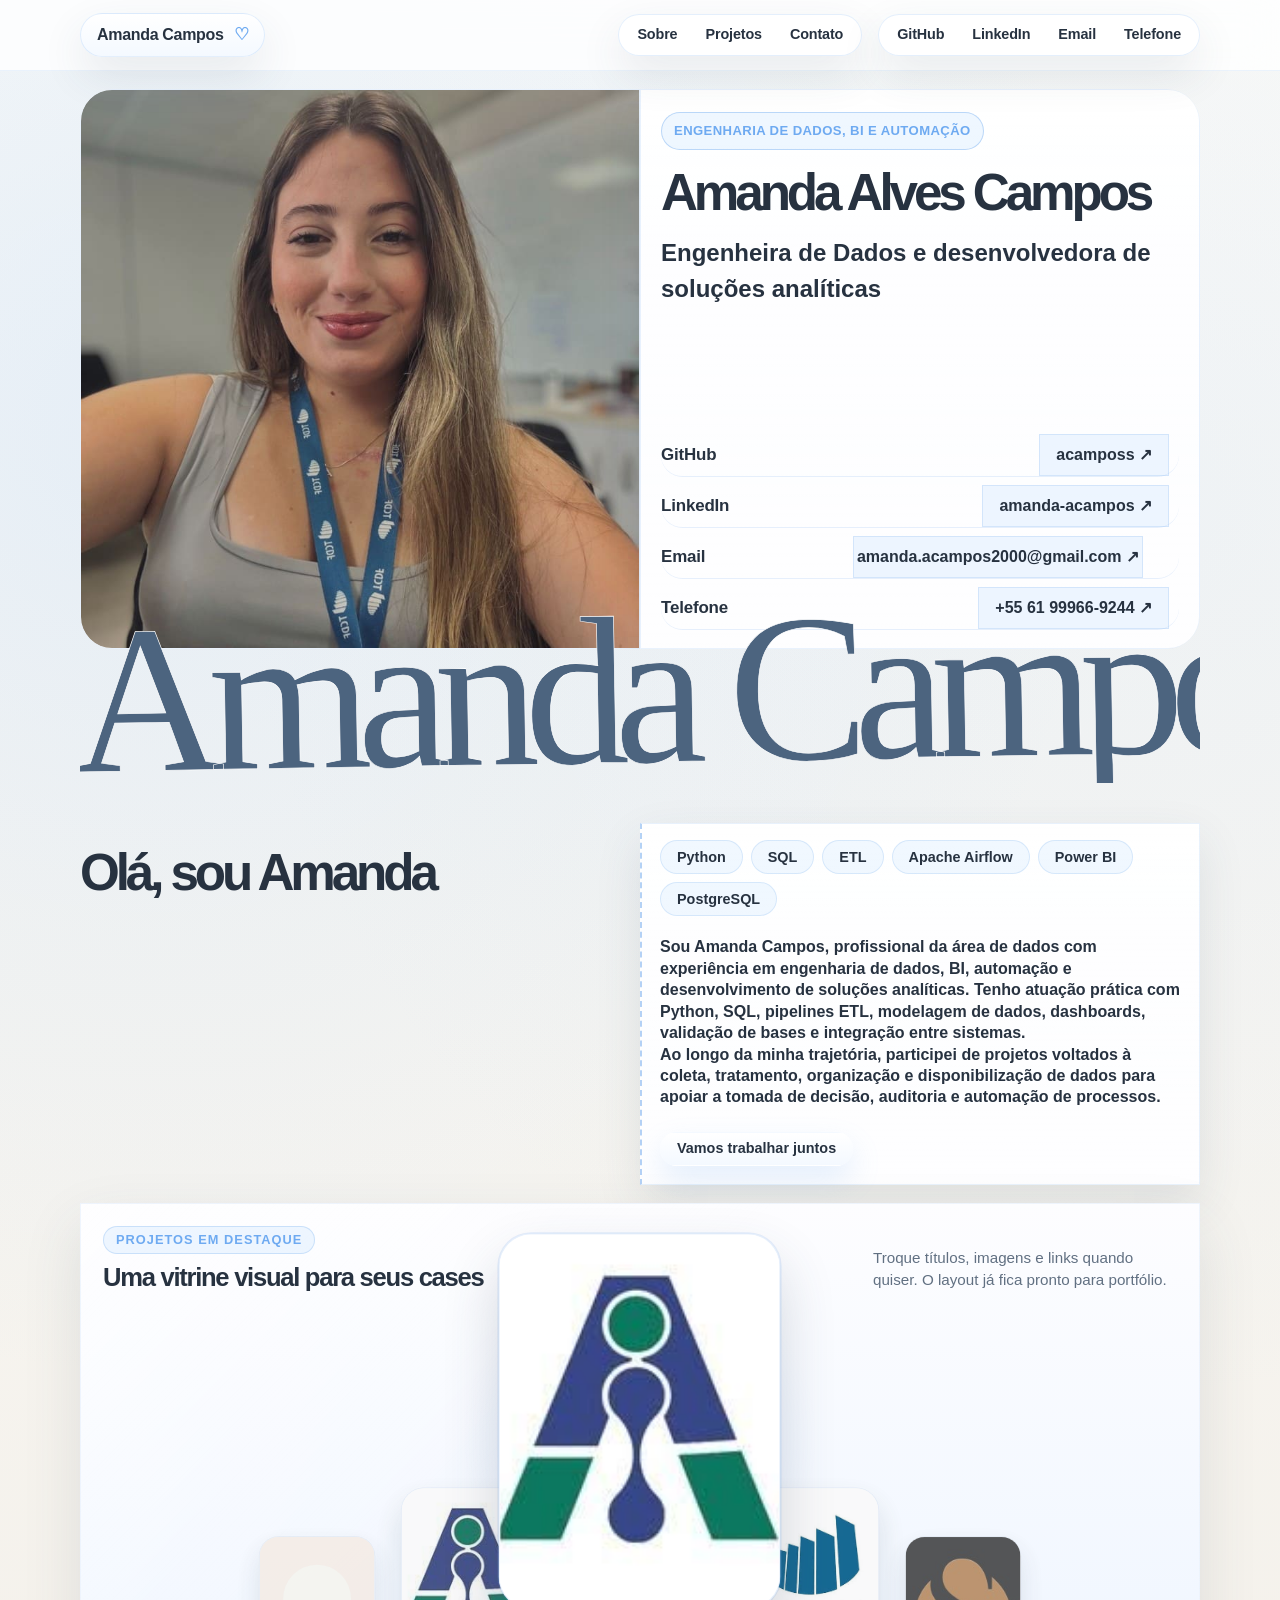
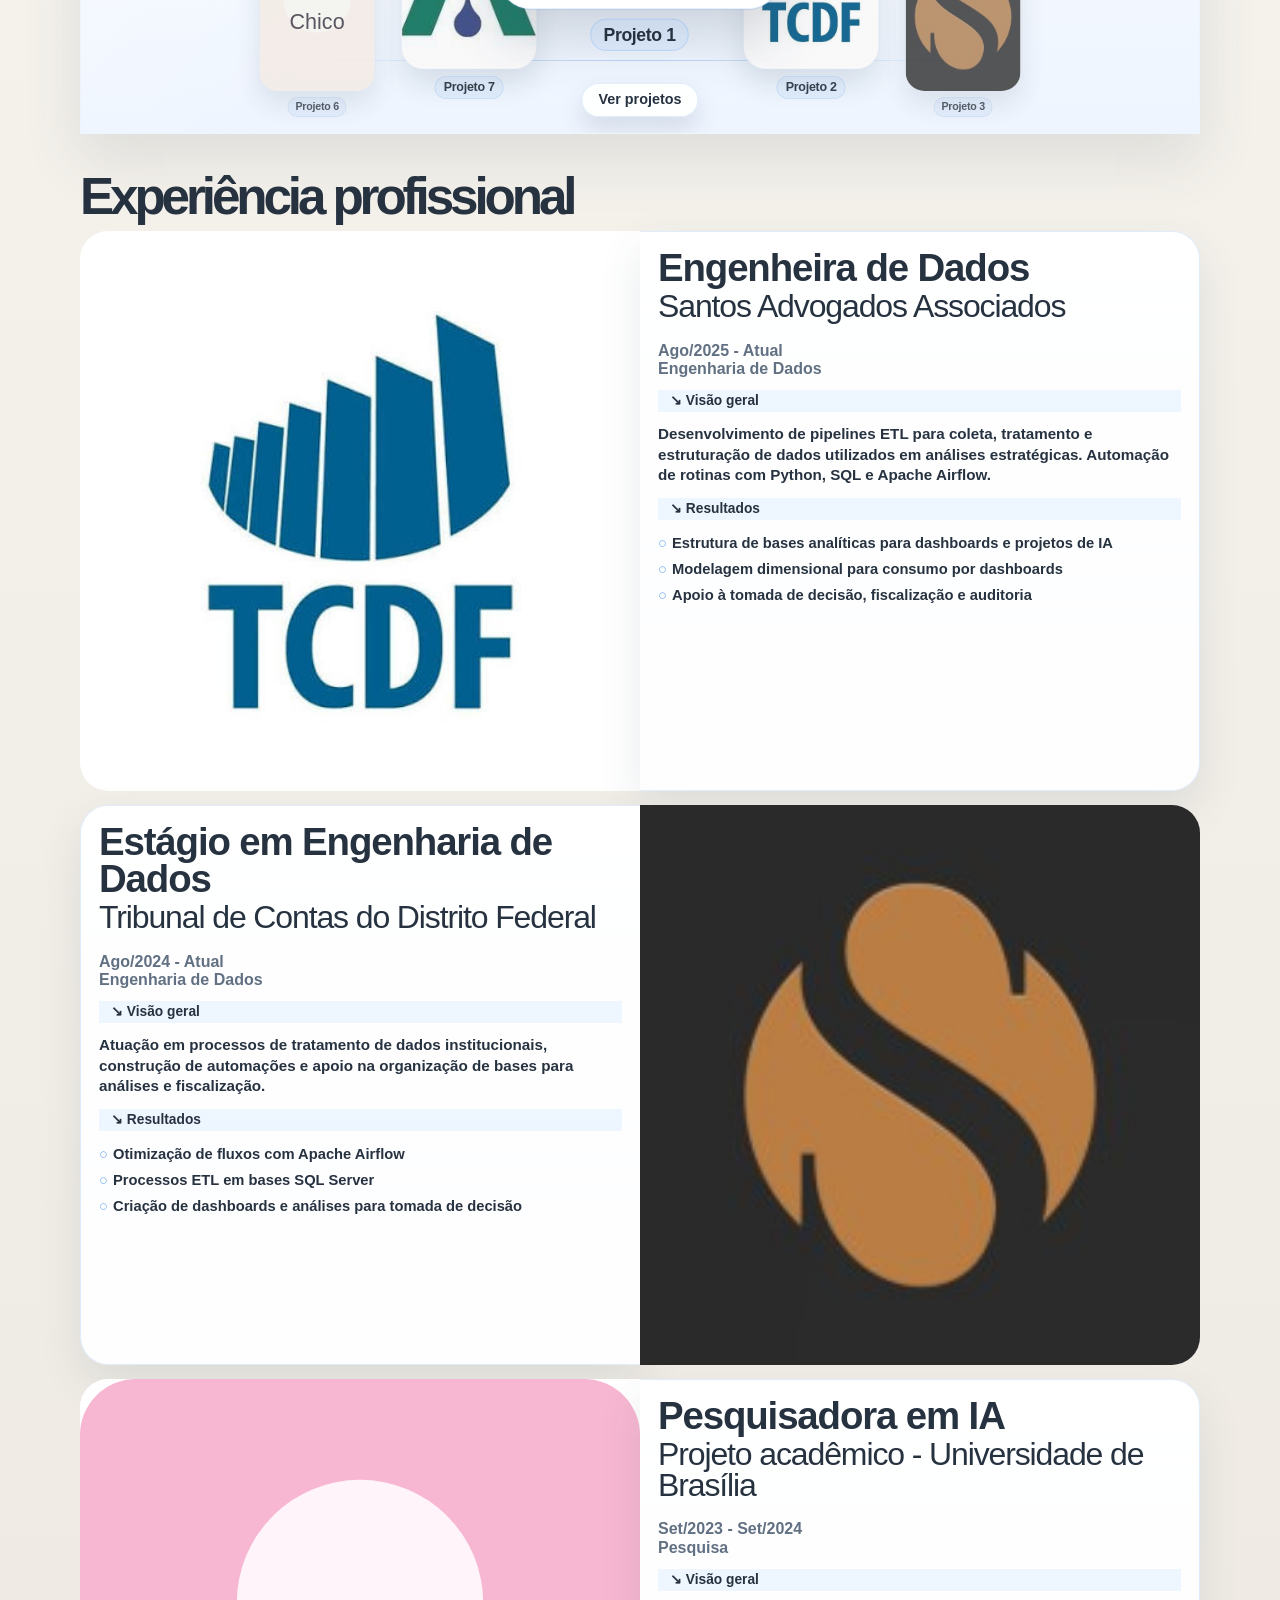
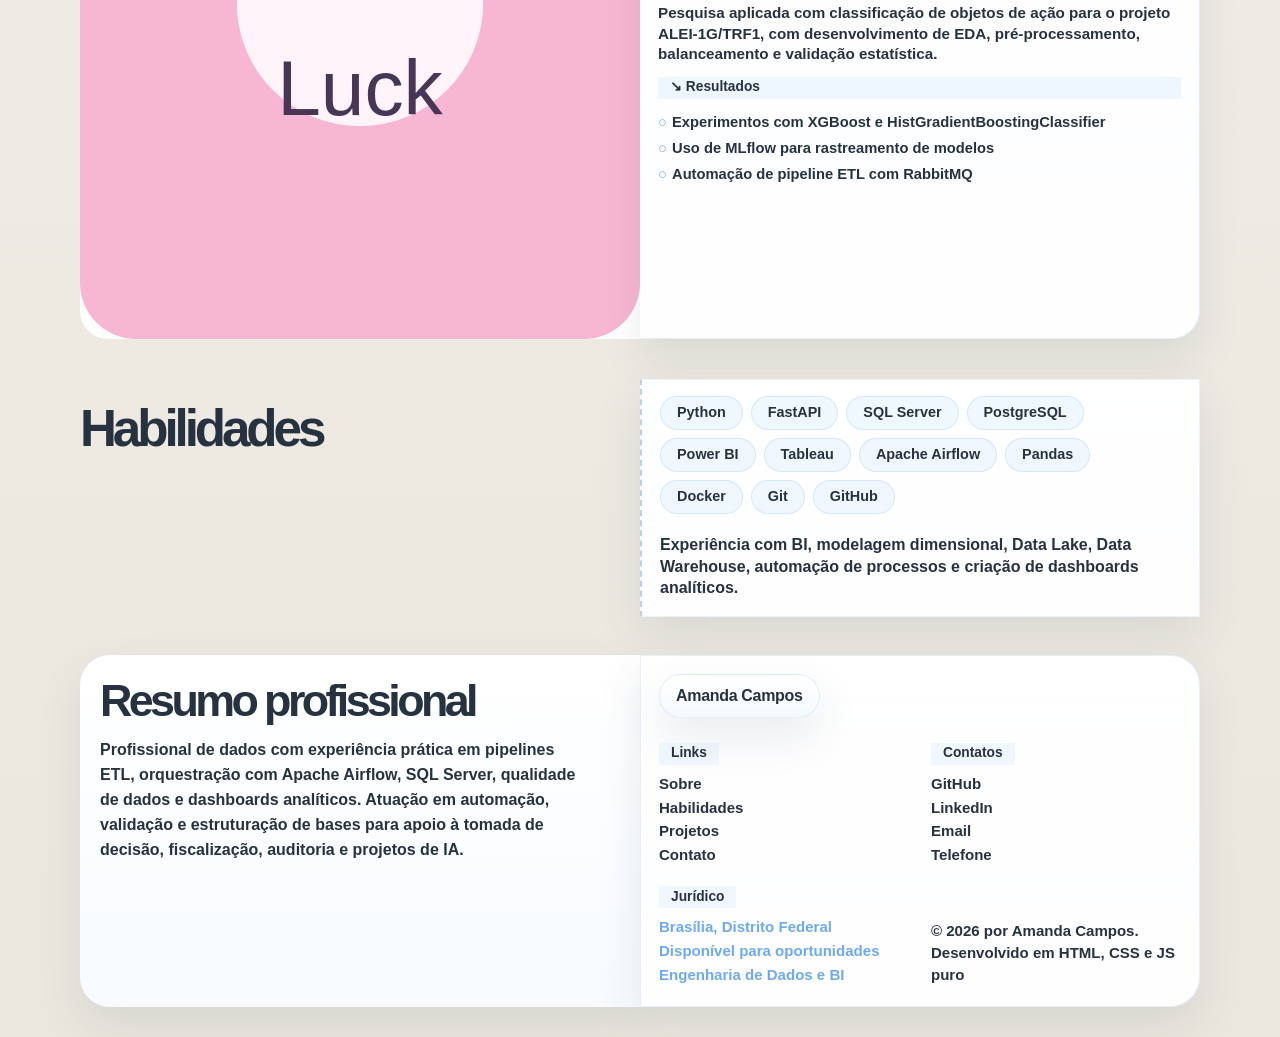
==== index.html @ 2da4b8a5 "Initial landing page" ====
<!DOCTYPE html>
<html lang="pt-BR">

<head>
  <meta charset="UTF-8" />
  <meta name="viewport" content="width=device-width, initial-scale=1.0" />
  <meta name="description" content="Landing page pessoal com layout editorial, fundo bege claro e detalhes lilás." />
  <title>Amanda Campos</title>
  <link rel="stylesheet" href="css/style.css?v=20260624-6" />
</head>

<body>
  <a class="skip-link" href="#conteudo">Ir para o conteúdo</a>

  <header class="topbar">
    <div class="shell topbar-inner">
      <a class="brand-pill" href="#inicio" aria-label="Ir para o início">
        <span>Amanda Campos</span>
        <span class="brand-mark" aria-hidden="true">♡</span>
      </a>

      <nav class="top-links" aria-label="Navegação principal">
        <a href="#sobre">Sobre</a>
        <a href="#projetos">Projetos</a>
        <a href="#contato">Contato</a>
      </nav>

      <nav class="social-links" aria-label="Redes sociais">
        <a href="https://github.com/acamposs" target="_blank" rel="noreferrer">GitHub</a>
        <a href="https://www.linkedin.com/in/amanda-acampos/" target="_blank" rel="noreferrer">LinkedIn</a>
        <a href="mailto:amanda.acampos2000@gmail.com">Email</a>
        <a href="tel:+5561999669244">Telefone</a>
      </nav>
    </div>
  </header>

  <main id="conteudo">
    <section class="hero shell" id="inicio">
      <div class="hero-grid">
        <figure class="hero-photo card-surface">
          <img src="assets/images/perfil.jpg" alt="Retrato de Amanda Campos" />
        </figure>

        <div class="hero-copy card-surface">
          <p class="eyebrow">Engenharia de Dados, BI e automação</p>
          <h1>
            <strong>Amanda Alves Campos</strong>
          </h1>
          <h2>
            <span>Engenheira de Dados e desenvolvedora de soluções analíticas</span>
          </h2>

          <div class="hero-links">
            <a href="https://github.com/acamposs" class="hero-link-row" target="_blank" rel="noreferrer">
              <span>GitHub</span>
              <strong>acamposs ↗</strong>
            </a>
            <a href="https://www.linkedin.com/in/amanda-acampos/" class="hero-link-row" target="_blank"
              rel="noreferrer">
              <span>LinkedIn</span>
              <strong>amanda-acampos ↗</strong>
            </a>
            <a href="mailto:amanda.acampos2000@gmail.com" class="hero-link-row">
              <span>Email</span>
              <strong>amanda.acampos2000@gmail.com ↗</strong>
            </a>
            <a href="tel:+5561999669244" class="hero-link-row">
              <span>Telefone</span>
              <strong>+55 61 99966-9244 ↗</strong>
            </a>
          </div>
        </div>
      </div>

      <div class="signature-wrap" aria-hidden="true">
        <span class="signature">Amanda Campos</span>
      </div>
    </section>

    <section class="about shell" id="sobre">
      <div class="about-grid">
        <div class="about-left">
          <h2>Olá, sou Amanda</h2>
        </div>

        <div class="about-right card-surface">
          <div class="pill-row">
            <span>Python</span>
            <span>SQL</span>
            <span>ETL</span>
            <span>Apache Airflow</span>
            <span>Power BI</span>
            <span>PostgreSQL</span>
          </div>

          <p>
            Sou Amanda Campos, profissional da área de dados com experiência em
            engenharia de dados, BI, automação e desenvolvimento de soluções analíticas.
            Tenho atuação prática com Python, SQL, pipelines ETL, modelagem de dados,
            dashboards, validação de bases e integração entre sistemas.
          </p>

          <p>
            Ao longo da minha trajetória, participei de projetos voltados à coleta,
            tratamento, organização e disponibilização de dados para apoiar a tomada de
            decisão, auditoria e automação de processos.
          </p>

          <a class="cta-pill" href="#contato">Vamos trabalhar juntos</a>
        </div>
      </div>

      <div class="feature-stage card-surface">
        <div class="feature-stage-head">
          <div>
            <span class="feature-kicker">Projetos em destaque</span>
            <h3>Uma vitrine visual para seus cases</h3>
          </div>
          <p>Troque títulos, imagens e links quando quiser. O layout já fica pronto para portfólio.</p>
        </div>

        <div class="feature-carousel" aria-label="Carrossel de projetos">
          <a class="carousel-card" href="#" target="_blank" rel="noreferrer" aria-label="Abrir projeto 1">
            <img src="assets/icons/ailab-icon.jpg" alt="Projeto 1" />
            <span>Projeto 1</span>
          </a>

          <a class="carousel-card" href="#" target="_blank" rel="noreferrer" aria-label="Abrir projeto 2">
            <img src="assets/icons/tcdf-icon.jpg" alt="Projeto 2" />
            <span>Projeto 2</span>
          </a>

          <a class="carousel-card" href="#" target="_blank" rel="noreferrer" aria-label="Abrir projeto 3">
            <img src="assets/icons/santos-icon.jpg" alt="Projeto 3" />
            <span>Projeto 3</span>
          </a>

          <a class="carousel-card" href="#" target="_blank" rel="noreferrer" aria-label="Abrir projeto 4">
            <img src="assets/pets/luck1.svg" alt="Projeto 4" />
            <span>Projeto 4</span>
          </a>

          <a class="carousel-card" href="#" target="_blank" rel="noreferrer" aria-label="Abrir projeto 5">
            <img src="assets/pets/luck2.svg" alt="Projeto 5" />
            <span>Projeto 5</span>
          </a>

          <a class="carousel-card" href="#" target="_blank" rel="noreferrer" aria-label="Abrir projeto 6">
            <img src="assets/pets/chico1.svg" alt="Projeto 6" />
            <span>Projeto 6</span>
          </a>

          <a class="carousel-card" href="#" target="_blank" rel="noreferrer" aria-label="Abrir projeto 7">
            <img src="assets/icons/ailab-icon.jpg" alt="Projeto 7" />
            <span>Projeto 7</span>
          </a>
        </div>
        <a class="stage-cta" href="#projetos">Ver projetos</a>
      </div>
    </section>

    <section class="projects shell" id="projetos">
      <div class="section-headline">
        <h2>Experiência profissional</h2>
      </div>

      <div class="project-grid">
        <article class="project-card">
          <div class="project-media">
            <img src="assets/icons/tcdf-icon.jpg" alt="Experiência como engenheira de dados" />
          </div>
          <div class="project-copy card-surface">
            <h3><strong>Engenheira de Dados</strong><span>Santos Advogados Associados</span></h3>
            <p class="meta">Ago/2025 - Atual<br />Engenharia de Dados</p>
            <div class="label-bar">↘ Visão geral</div>
            <p>
              Desenvolvimento de pipelines ETL para coleta, tratamento e estruturação de
              dados utilizados em análises estratégicas. Automação de rotinas com Python,
              SQL e Apache Airflow.
            </p>
            <div class="label-bar">↘ Resultados</div>
            <ul>
              <li>Estrutura de bases analíticas para dashboards e projetos de IA</li>
              <li>Modelagem dimensional para consumo por dashboards</li>
              <li>Apoio à tomada de decisão, fiscalização e auditoria</li>
            </ul>
          </div>
        </article>

        <article class="project-card reverse">
          <div class="project-copy card-surface">
            <h3><strong>Estágio em Engenharia de Dados</strong><span>Tribunal de Contas do Distrito Federal</span></h3>
            <p class="meta">Ago/2024 - Atual<br />Engenharia de Dados</p>
            <div class="label-bar">↘ Visão geral</div>
            <p>
              Atuação em processos de tratamento de dados institucionais, construção de
              automações e apoio na organização de bases para análises e fiscalização.
            </p>
            <div class="label-bar">↘ Resultados</div>
            <ul>
              <li>Otimização de fluxos com Apache Airflow</li>
              <li>Processos ETL em bases SQL Server</li>
              <li>Criação de dashboards e análises para tomada de decisão</li>
            </ul>
          </div>
          <div class="project-media">
            <img src="assets/icons/santos-icon.jpg" alt="Estágio em engenharia de dados" />
          </div>
        </article>

        <article class="project-card">
          <div class="project-media">
            <img src="assets/pets/luck1.svg" alt="Pesquisa em inteligência artificial" />
          </div>
          <div class="project-copy card-surface">
            <h3><strong>Pesquisadora em IA</strong><span>Projeto acadêmico - Universidade de Brasília</span></h3>
            <p class="meta">Set/2023 - Set/2024<br />Pesquisa</p>
            <div class="label-bar">↘ Visão geral</div>
            <p>
              Pesquisa aplicada com classificação de objetos de ação para o projeto
              ALEI-1G/TRF1, com desenvolvimento de EDA, pré-processamento, balanceamento
              e validação estatística.
            </p>
            <div class="label-bar">↘ Resultados</div>
            <ul>
              <li>Experimentos com XGBoost e HistGradientBoostingClassifier</li>
              <li>Uso de MLflow para rastreamento de modelos</li>
              <li>Automação de pipeline ETL com RabbitMQ</li>
            </ul>
          </div>
        </article>
      </div>
    </section>

    <section class="about shell" id="habilidades">
      <div class="about-grid">
        <div class="about-left">
          <h2>Habilidades</h2>
        </div>

        <div class="about-right card-surface">
          <div class="pill-row">
            <span>Python</span>
            <span>FastAPI</span>
            <span>SQL Server</span>
            <span>PostgreSQL</span>
            <span>Power BI</span>
            <span>Tableau</span>
            <span>Apache Airflow</span>
            <span>Pandas</span>
            <span>Docker</span>
            <span>Git</span>
            <span>GitHub</span>
          </div>

          <p>
            Experiência com BI, modelagem dimensional, Data Lake, Data Warehouse,
            automação de processos e criação de dashboards analíticos.
          </p>
        </div>
      </div>
    </section>

    <footer class="contact shell" id="contato">
      <div class="contact-grid">
        <div class="contact-form-box">
          <h2>Resumo profissional</h2>

          <p>
            Profissional de dados com experiência prática em pipelines ETL, orquestração
            com Apache Airflow, SQL Server, qualidade de dados e dashboards analíticos.
            Atuação em automação, validação e estruturação de bases para apoio à tomada
            de decisão, fiscalização, auditoria e projetos de IA.
          </p>
        </div>

        <div class="footer-info card-surface">
          <a class="brand-pill footer-brand" href="#inicio">
            <span>Amanda Campos</span>
          </a>

          <div class="footer-columns">
            <div>
              <h4>Links</h4>
              <ul>
                <li><a href="#sobre">Sobre</a></li>
                <li><a href="#habilidades">Habilidades</a></li>
                <li><a href="#projetos">Projetos</a></li>
                <li><a href="#contato">Contato</a></li>
              </ul>
            </div>

            <div>
              <h4>Contatos</h4>
              <ul>
                <li><a href="https://github.com/acamposs" target="_blank" rel="noreferrer">GitHub</a></li>
                <li><a href="https://www.linkedin.com/in/amanda-acampos/" target="_blank" rel="noreferrer">LinkedIn</a>
                </li>
                <li><a href="mailto:amanda.acampos2000@gmail.com">Email</a></li>
                <li><a href="tel:+5561999669244">Telefone</a></li>
              </ul>
            </div>
          </div>

          <div class="footer-bottom">
            <div>
              <h4>Jurídico</h4>
              <ul>
                <li><a href="#">Brasília, Distrito Federal</a></li>
                <li><a href="#">Disponível para oportunidades</a></li>
                <li><a href="#">Engenharia de Dados e BI</a></li>
              </ul>
            </div>

            <p>© 2026 por Amanda Campos.<br />Desenvolvido em HTML, CSS e JS puro</p>
          </div>
        </div>
      </div>
    </footer>
  </main>

  <script src="js/script.js?v=20260624-2"></script>
</body>

</html>
---- css/style.css ----
:root {
  --bg: #f4f1eb;
  --bg-soft: #ebe7df;
  --surface: #ffffff;
  --surface-2: #f6faff;
  --surface-soft: #eef4fb;
  --text: #273240;
  --text-soft: #617082;
  --white: #ffffff;
  --cream: #fbfdff;
  --border: rgba(120, 174, 238, 0.44);
  --border-soft: rgba(120, 174, 238, 0.22);
  --lilac: #9ecbff;
  --lilac-strong: #6eaaf1;
  --lilac-soft: rgba(158, 203, 255, 0.14);
  --shadow: 0 18px 44px rgba(55, 72, 92, 0.11);
  --radius-xl: 34px;
  --radius-lg: 24px;
  --radius-md: 18px;
  --radius-pill: 999px;
  --container: 1120px;
  --gap: 22px;
  --transition: 220ms ease;
}

* {
  box-sizing: border-box;
  margin: 0;
  padding: 0;
}

html {
  scroll-behavior: smooth;
  scroll-padding-top: 92px;
}

body {
  min-height: 100vh;
  color: var(--text);
  font-family: "Segoe UI", Arial, Helvetica, sans-serif;
  line-height: 1.5;
  background:
    radial-gradient(circle at 12% 10%, rgba(158, 203, 255, 0.22), transparent 24%),
    radial-gradient(circle at 88% 12%, rgba(158, 203, 255, 0.12), transparent 23%),
    linear-gradient(180deg, #fbfaf7 0%, var(--bg) 42%, var(--bg-soft) 100%);
  overflow-x: hidden;
}

img {
  display: block;
  max-width: 100%;
}

a {
  color: inherit;
  text-decoration: none;
}

ul {
  list-style: none;
}

button,
input,
textarea {
  font: inherit;
}

button,
a {
  -webkit-tap-highlight-color: transparent;
}

.skip-link {
  position: absolute;
  left: 16px;
  top: 16px;
  z-index: 1000;
  padding: 10px 14px;
  border-radius: var(--radius-pill);
  background: var(--text);
  color: var(--white);
  transform: translateY(-180%);
  transition: transform var(--transition);
}

.skip-link:focus {
  transform: translateY(0);
}

.shell {
  width: min(100% - 32px, var(--container));
  margin: 0 auto;
}

.topbar {
  position: sticky;
  top: 0;
  z-index: 60;
  backdrop-filter: blur(18px);
  background: rgba(255, 255, 255, 0.8);
  border-bottom: 1px solid rgba(120, 174, 238, 0.14);
}

.topbar-inner {
  display: grid;
  grid-template-columns: auto 1fr auto;
  gap: 16px;
  align-items: center;
  min-height: 70px;
}

.brand-pill,
.top-links,
.social-links,
.hero-link-row,
.pill-row span,
.cta-pill,
.stage-cta,
.contact-form button {
  border-radius: var(--radius-pill);
}

.brand-pill {
  display: inline-flex;
  align-items: center;
  gap: 10px;
  padding: 9px 16px;
  background: linear-gradient(180deg, #ffffff, #f4f9ff);
  color: var(--text);
  border: 1px solid rgba(120, 174, 238, 0.2);
  box-shadow: var(--shadow);
  font-weight: 700;
  letter-spacing: -0.02em;
}

.brand-mark {
  color: var(--lilac-strong);
  font-size: 1.08rem;
  line-height: 1;
}

.top-links,
.social-links {
  display: inline-flex;
  flex-wrap: wrap;
  align-items: center;
  justify-self: end;
  padding: 4px;
  background: rgba(255, 255, 255, 0.86);
  border: 1px solid rgba(120, 174, 238, 0.2);
  box-shadow: var(--shadow);
}

.top-links a,
.social-links a {
  min-height: 32px;
  display: inline-flex;
  align-items: center;
  justify-content: center;
  padding: 0 14px;
  color: var(--text);
  font-size: 0.9rem;
  font-weight: 700;
  letter-spacing: -0.01em;
  border-radius: var(--radius-pill);
  transition: background-color var(--transition), color var(--transition), transform var(--transition);
  white-space: nowrap;
}

.top-links a:hover,
.top-links a.is-active,
.social-links a:hover {
  background: rgba(158, 203, 255, 0.2);
  color: var(--text);
}

.hero {
  padding: 18px 0 22px;
}

.hero-grid {
  display: grid;
  grid-template-columns: minmax(0, 1fr) minmax(0, 1fr);
  gap: 0;
  border-radius: 34px;
  overflow: hidden;
}

.card-surface {
  background:
    linear-gradient(180deg, rgba(255, 255, 255, 0.72), rgba(255, 255, 255, 0.94)),
    linear-gradient(180deg, var(--surface) 0%, var(--surface-soft) 100%);
  color: var(--text);
  border: 1px solid rgba(120, 174, 238, 0.16);
  box-shadow: var(--shadow);
}

.hero-photo {
  min-height: 500px;
  border-radius: 32px 0 0 32px;
  overflow: hidden;
}

.hero-photo img {
  width: 100%;
  height: 100%;
  object-fit: cover;
}

.hero-copy {
  min-height: 430px;
  padding: 22px 20px 18px 20px;
  border-radius: 0 32px 32px 0;
  display: flex;
  flex-direction: column;
  gap: 18px;
}

.eyebrow {
  width: fit-content;
  padding: 8px 12px;
  border: 1px solid var(--border);
  border-radius: var(--radius-pill);
  color: var(--lilac-strong);
  background: rgba(158, 203, 255, 0.16);
  font-size: 0.82rem;
  font-weight: 800;
  letter-spacing: 0.03em;
  text-transform: uppercase;
}

.hero-copy h1 {
  display: flex;
  flex-direction: column;
  gap: 6px;
  max-width: 560px;
  letter-spacing: -0.07em;
  line-height: 0.94;
}

.hero-copy h1 strong,
.section-headline h2,
.about-left h2,
.contact-form-box h2 {
  font-size: clamp(2.2rem, 4vw, 4.55rem);
  line-height: 0.96;
  letter-spacing: -0.08em;
}

.hero-copy h1 span {
  font-size: clamp(1.95rem, 3.5vw, 4rem);
  line-height: 0.98;
  font-weight: 500;
  letter-spacing: -0.06em;
}

.hero-links {
  margin-top: auto;
  display: grid;
  gap: 8px;
}

.hero-link-row {
  display: grid;
  grid-template-columns: 1fr auto;
  align-items: center;
  gap: 16px;
  min-height: 37px;
  padding: 0 10px 0 0;
  border-bottom: 1px solid rgba(120, 174, 238, 0.18);
  color: var(--text);
}

.hero-link-row span {
  font-size: 1.06rem;
  font-weight: 750;
  letter-spacing: -0.01em;
}

.hero-link-row strong {
  display: inline-flex;
  align-items: center;
  justify-content: center;
  max-width: min(100%, 290px);
  min-width: 86px;
  padding: 8px 16px;
  background: rgba(158, 203, 255, 0.18);
  color: var(--text);
  border: 1px solid rgba(120, 174, 238, 0.22);
  border-radius: 0;
  font-size: 1rem;
  font-weight: 800;
  overflow: hidden;
  text-overflow: ellipsis;
  white-space: nowrap;
}

.signature-wrap {
  margin-top: -50px;
  padding: 0 8px;
  overflow: hidden;
  pointer-events: none;
}

.signature {
  display: block;
  color: #4c647f;
  -webkit-text-stroke: 0.65px #ffffff;
  font-family: "Apple Chancery", "URW Chancery L", "Brush Script MT", "Segoe Script", cursive;
  font-style: normal;
  font-weight: 400;
  font-size: clamp(8rem, 16vw, 14rem);
  line-height: 0.9;
  letter-spacing: -0.075em;
  white-space: nowrap;
  text-align: center;
  transform: rotate(-1deg) scale(1.03);
  text-shadow: none;
  font-kerning: normal;
  font-feature-settings: "liga" 1, "calt" 1;
}

.about {
  padding: 18px 0 20px;
}

.about-grid {
  display: grid;
  grid-template-columns: 1fr 1fr;
  gap: 0;
  align-items: stretch;
}

.about-left {
  display: flex;
  align-items: flex-start;
  padding: 25px 10px 15px 0;
}

.about-left h2 {
  max-width: 400px;
}

.about-left h2,
.section-headline h2 {
  color: var(--text);
}

.about-right {
  min-height: 206px;
  padding: 16px 18px 18px;
  border-left: 2px dashed rgba(120, 174, 238, 0.55);
}

.pill-row {
  display: flex;
  flex-wrap: wrap;
  gap: 8px;
  margin-bottom: 20px;
}

.pill-row span,
.cta-pill,
.stage-cta {
  display: inline-flex;
  align-items: center;
  justify-content: center;
  min-height: 34px;
  padding: 0 16px;
  border: 1px solid rgba(120, 174, 238, 0.22);
  background: rgba(158, 203, 255, 0.14);
  color: var(--text);
  font-size: 0.9rem;
  font-weight: 700;
}

.about-right p {
  max-width: 560px;
  color: var(--text);
  font-size: 1rem;
  font-weight: 700;
  line-height: 1.34;
}

.cta-pill {
  width: fit-content;
  margin-top: 24px;
  background: linear-gradient(180deg, #ffffff, #f4f9ff);
  color: var(--text);
  border-color: transparent;
  box-shadow: 0 14px 30px rgba(120, 174, 238, 0.2);
}

.feature-stage {
  margin-top: 18px;
  min-height: 470px;
  padding: 22px 22px 64px;
  position: relative;
  overflow: hidden;
  border: 1px solid rgba(120, 174, 238, 0.12);
  box-shadow: 0 24px 56px rgba(55, 72, 92, 0.12);
}

.feature-stage::before {
  content: "";
  position: absolute;
  inset: 0;
  background:
    radial-gradient(circle at 50% 44%, rgba(158, 203, 255, 0.2), transparent 28%),
    linear-gradient(135deg, rgba(255, 255, 255, 0.55), transparent 42%),
    linear-gradient(180deg, #fdfdff 0%, #eef5ff 100%);
}

.feature-stage-head {
  position: relative;
  z-index: 2;
  display: flex;
  justify-content: space-between;
  align-items: end;
  gap: 20px;
  margin-bottom: 18px;
}

.feature-kicker {
  display: inline-flex;
  align-items: center;
  min-height: 28px;
  padding: 0 12px;
  border-radius: var(--radius-pill);
  background: rgba(158, 203, 255, 0.16);
  border: 1px solid rgba(120, 174, 238, 0.3);
  color: var(--lilac-strong);
  font-size: 0.8rem;
  font-weight: 800;
  letter-spacing: 0.08em;
  text-transform: uppercase;
}

.feature-stage-head h3 {
  margin-top: 10px;
  color: var(--text);
  font-size: clamp(1.2rem, 2vw, 1.8rem);
  line-height: 1.05;
  letter-spacing: -0.05em;
}

.feature-stage-head p {
  max-width: 36ch;
  color: var(--text-soft);
  font-size: 0.95rem;
  line-height: 1.45;
}

.feature-carousel {
  position: relative;
  z-index: 1;
  min-height: 340px;
  display: flex;
  align-items: flex-end;
  justify-content: center;
  gap: 0;
  padding: 0 6px 0;
  overflow: visible;
}

.carousel-card {
  position: relative;
  flex: 0 0 auto;
  display: grid;
  gap: 8px;
  text-align: center;
  color: var(--text);
  align-self: end;
  transform-origin: center bottom;
  transition: transform var(--transition), box-shadow var(--transition), filter var(--transition), opacity var(--transition);
}

.carousel-card img {
  width: clamp(112px, 13vw, 170px);
  aspect-ratio: 3 / 4;
  object-fit: cover;
  border-radius: 28px;
  border: 1px solid rgba(120, 174, 238, 0.18);
  box-shadow:
    0 18px 36px rgba(55, 72, 92, 0.16),
    inset 0 1px 0 rgba(255, 255, 255, 0.7);
  background: #ffffff;
}

.carousel-card span {
  display: inline-flex;
  align-items: center;
  justify-content: center;
  min-height: 28px;
  padding: 0 10px;
  margin: 0 auto;
  border-radius: var(--radius-pill);
  background: rgba(158, 203, 255, 0.18);
  border: 1px solid rgba(120, 174, 238, 0.3);
  color: var(--text);
  font-size: 0.95rem;
  font-weight: 800;
  letter-spacing: -0.02em;
}

.carousel-card-left {
  order: 1;
  transform: translateX(14px) translateY(30px) scale(0.82);
  z-index: 2;
  filter: saturate(0.95) brightness(0.98);
  opacity: 0.92;
}

.carousel-card-center {
  order: 3;
  transform: translateY(-18px) scale(1.16);
  z-index: 5;
  margin-inline: -20px;
}

.carousel-card-center img {
  width: clamp(150px, 19vw, 250px);
  box-shadow:
    0 24px 48px rgba(55, 72, 92, 0.2),
    0 0 0 1px rgba(120, 174, 238, 0.18);
}

.carousel-card-right {
  order: 5;
  transform: translateX(-14px) translateY(30px) scale(0.82);
  z-index: 2;
  filter: saturate(0.95) brightness(0.98);
  opacity: 0.92;
}

.carousel-card-left img,
.carousel-card-right img {
  width: clamp(112px, 13vw, 170px);
}

.carousel-card-far-left {
  order: 0;
  transform: translateX(28px) translateY(48px) scale(0.7);
  z-index: 1;
  filter: saturate(0.88) brightness(0.96);
  opacity: 0.78;
}

.carousel-card-far-right {
  order: 6;
  transform: translateX(-28px) translateY(48px) scale(0.7);
  z-index: 1;
  filter: saturate(0.88) brightness(0.96);
  opacity: 0.78;
}

.carousel-card:hover,
.carousel-card:focus-visible {
  transform: translateY(-18px) scale(1.1);
  z-index: 4;
  outline: none;
}

.carousel-card.is-hidden {
  display: none;
}

.feature-carousel::after {
  content: "";
  position: absolute;
  left: 50%;
  bottom: 8px;
  width: min(86%, 780px);
  height: 1px;
  transform: translateX(-50%);
  background: linear-gradient(90deg, transparent, rgba(120, 174, 238, 0.48), transparent);
}

.stage-cta {
  position: absolute;
  left: 50%;
  bottom: 16px;
  z-index: 2;
  transform: translateX(-50%);
  background: rgba(255, 255, 255, 0.94);
  color: var(--text);
  border-color: rgba(120, 174, 238, 0.22);
  box-shadow: 0 12px 24px rgba(55, 72, 92, 0.14);
}

.projects {
  padding: 18px 0 22px;
}

.section-headline h2 {
  margin-bottom: 10px;
}

.project-grid {
  display: grid;
  gap: 14px;
}

.project-card {
  display: grid;
  grid-template-columns: 1fr 1fr;
  grid-template-areas: "media copy";
  gap: 0;
}

.project-card.reverse {
  grid-template-areas: "copy media";
}

.project-media,
.project-copy {
  min-height: 360px;
}

.project-media {
  grid-area: media;
  overflow: hidden;
  border-radius: 28px;
}

.project-media img {
  width: 100%;
  height: 100%;
  object-fit: cover;
  background: #ffffff;
}

.project-copy {
  grid-area: copy;
  padding: 18px 18px 16px;
  display: flex;
  flex-direction: column;
  gap: 12px;
  border: 1px solid var(--border-soft);
  border-radius: 0;
}

.project-card:not(.reverse) .project-copy {
  border-left: none;
  border-radius: 0 28px 28px 0;
}

.project-card.reverse .project-copy {
  border-right: none;
  border-radius: 28px 0 0 28px;
}

.project-card:not(.reverse) .project-media {
  border-radius: 28px 0 0 28px;
}

.project-card.reverse .project-media {
  border-radius: 0 28px 28px 0;
}

.project-copy h3 {
  display: flex;
  flex-direction: column;
  gap: 4px;
  color: var(--text);
  letter-spacing: -0.06em;
  line-height: 0.96;
}

.project-copy h3 strong {
  font-size: clamp(2rem, 3vw, 3.2rem);
}

.project-copy h3 span {
  font-size: clamp(1.7rem, 2.5vw, 2.5rem);
  font-weight: 500;
}

.meta {
  margin-top: 8px;
  color: var(--text-soft);
  font-weight: 800;
  line-height: 1.15;
}

.label-bar {
  display: flex;
  align-items: center;
  min-height: 22px;
  padding: 0 12px;
  background: rgba(158, 203, 255, 0.16);
  color: var(--text);
  font-size: 0.86rem;
  font-weight: 800;
}

.project-copy p:not(.meta) {
  color: var(--text);
  font-size: 0.95rem;
  font-weight: 700;
  line-height: 1.35;
}

.project-copy ul {
  display: grid;
  gap: 4px;
}

.project-copy li {
  position: relative;
  padding-left: 14px;
  color: var(--text);
  font-size: 0.92rem;
  font-weight: 700;
}

.project-copy li::before {
  content: "○";
  position: absolute;
  left: 0;
  top: 0;
  color: var(--lilac-strong);
}

.contact {
  padding: 18px 0 30px;
}

.contact-grid {
  display: grid;
  grid-template-columns: 1fr 1fr;
  gap: 0;
}

.contact-form-box {
  padding: 24px 20px 22px;
  background: linear-gradient(180deg, #ffffff 0%, #f7fbff 100%);
  border-radius: 30px 0 0 30px;
  box-shadow: var(--shadow);
}

.contact-form-box h2 {
  margin-bottom: 16px;
  color: var(--text);
  font-size: clamp(2rem, 3.5vw, 2.8rem);
}

.contact-form-box p {
  color: var(--text);
  font-size: 1rem;
  font-weight: 600;
  line-height: 1.55;
  max-width: 54ch;
}

.contact-form {
  display: grid;
  gap: 14px;
}

.contact-form label {
  display: grid;
  gap: 6px;
}

.contact-form span {
  color: var(--text);
  font-size: 0.94rem;
  font-weight: 800;
}

.contact-form input {
  min-height: 38px;
  padding: 0 14px;
  border: 1px solid rgba(120, 174, 238, 0.26);
  border-radius: var(--radius-pill);
  background: rgba(255, 255, 255, 0.92);
  color: var(--text);
  outline: none;
  transition: border-color var(--transition), box-shadow var(--transition);
}

.contact-form input::placeholder {
  color: rgba(97, 112, 130, 0.7);
  font-weight: 700;
}

.contact-form input:focus {
  border-color: var(--lilac-strong);
  box-shadow: 0 0 0 4px rgba(158, 203, 255, 0.18);
}

.contact-form button {
  width: 124px;
  min-height: 34px;
  border: 0;
  background: linear-gradient(180deg, #ffffff, #f1f7ff);
  color: var(--text);
  font-weight: 800;
  cursor: pointer;
  transition: transform var(--transition), box-shadow var(--transition), background-color var(--transition);
}

.contact-form button:hover {
  transform: translateY(-1px);
  box-shadow: 0 12px 24px rgba(55, 72, 92, 0.16);
  background: #e9f3ff;
}

.footer-info {
  padding: 18px 18px 20px;
  border-radius: 0 30px 30px 0;
  border-color: rgba(120, 174, 238, 0.18);
}

.footer-brand {
  margin-bottom: 22px;
  width: fit-content;
}

.footer-columns,
.footer-bottom {
  display: grid;
  grid-template-columns: repeat(2, minmax(0, 1fr));
  gap: 22px;
}

.footer-columns h4,
.footer-bottom h4 {
  display: inline-flex;
  align-items: center;
  min-height: 22px;
  padding: 0 12px;
  background: rgba(158, 203, 255, 0.14);
  color: var(--text);
  font-size: 0.86rem;
  font-weight: 800;
  margin-bottom: 8px;
}

.footer-columns li,
.footer-bottom li,
.footer-bottom p {
  color: var(--text);
  font-size: 0.94rem;
  font-weight: 700;
  line-height: 1.45;
}

.footer-columns ul,
.footer-bottom ul {
  display: grid;
  gap: 2px;
}

.footer-bottom {
  margin-top: 18px;
  align-items: end;
}

.footer-bottom p {
  justify-self: end;
  text-align: left;
}

.footer-info a:hover,
.footer-bottom a {
  color: var(--lilac-strong);
}

@media (max-width: 960px) {
  .topbar-inner {
    grid-template-columns: 1fr;
    justify-items: start;
    padding: 12px 0;
  }

  .top-links,
  .social-links {
    justify-self: start;
    flex-wrap: wrap;
  }

  .hero-grid,
  .about-grid,
  .project-card,
  .contact-grid {
    grid-template-columns: 1fr;
  }

  .hero-photo {
    border-radius: 30px 30px 0 0;
    min-height: 360px;
  }

  .hero-copy {
    border-radius: 0 0 30px 30px;
    min-height: auto;
  }

  .signature {
    transform: none;
  }

  .about-left {
    padding-right: 0;
    padding-bottom: 10px;
  }

  .about-right {
    border-left: 1px solid var(--border-soft);
    border-radius: 28px;
  }

  .feature-stage {
    min-height: 360px;
  }

  .feature-stage-head {
    flex-direction: column;
    align-items: flex-start;
  }

  .feature-stage-head p {
    max-width: none;
  }

  .project-card.reverse {
    grid-template-areas: "copy" "media";
  }

  .project-card:not(.reverse) .project-copy,
  .project-card.reverse .project-copy {
    border: 1px solid var(--border-soft);
    border-radius: 0 0 28px 28px;
  }

  .project-card:not(.reverse) .project-media,
  .project-card.reverse .project-media {
    border-radius: 28px 28px 0 0;
  }

  .contact-form-box,
  .footer-info {
    border-radius: 28px;
  }

  .footer-columns,
  .footer-bottom {
    grid-template-columns: 1fr;
  }

  .footer-bottom p {
    justify-self: start;
  }
}

@media (max-width: 640px) {
  .shell {
    width: min(100% - 20px, var(--container));
  }

  .top-links a,
  .social-links a {
    padding: 0 12px;
    font-size: 0.88rem;
  }

  .hero-copy,
  .about-right,
  .contact-form-box,
  .footer-info,
  .project-copy {
    padding-left: 14px;
    padding-right: 14px;
  }

  .hero-copy h1 strong,
  .section-headline h2,
  .about-left h2,
  .contact-form-box h2 {
    font-size: clamp(1.9rem, 10vw, 2.6rem);
  }

  .hero-copy h1 span {
    font-size: clamp(1.65rem, 8vw, 2.3rem);
  }

  .signature {
    font-size: clamp(3rem, 17vw, 4.5rem);
  }

  .feature-stage,
  .project-media,
  .project-copy {
    min-height: auto;
  }

  .feature-carousel {
    min-height: 320px;
    flex-direction: column;
    align-items: center;
    gap: 14px;
    padding-top: 0;
  }

  .carousel-card {
    width: min(100%, 320px);
  }

  .carousel-card-left,
  .carousel-card-center,
  .carousel-card-right,
  .carousel-card-far-left,
  .carousel-card-far-right {
    transform: none;
    margin-inline: 0;
  }

  .carousel-card-left,
  .carousel-card-right,
  .carousel-card-far-left,
  .carousel-card-far-right {
    display: none;
  }

  .carousel-card-center {
    order: -1;
  }
}
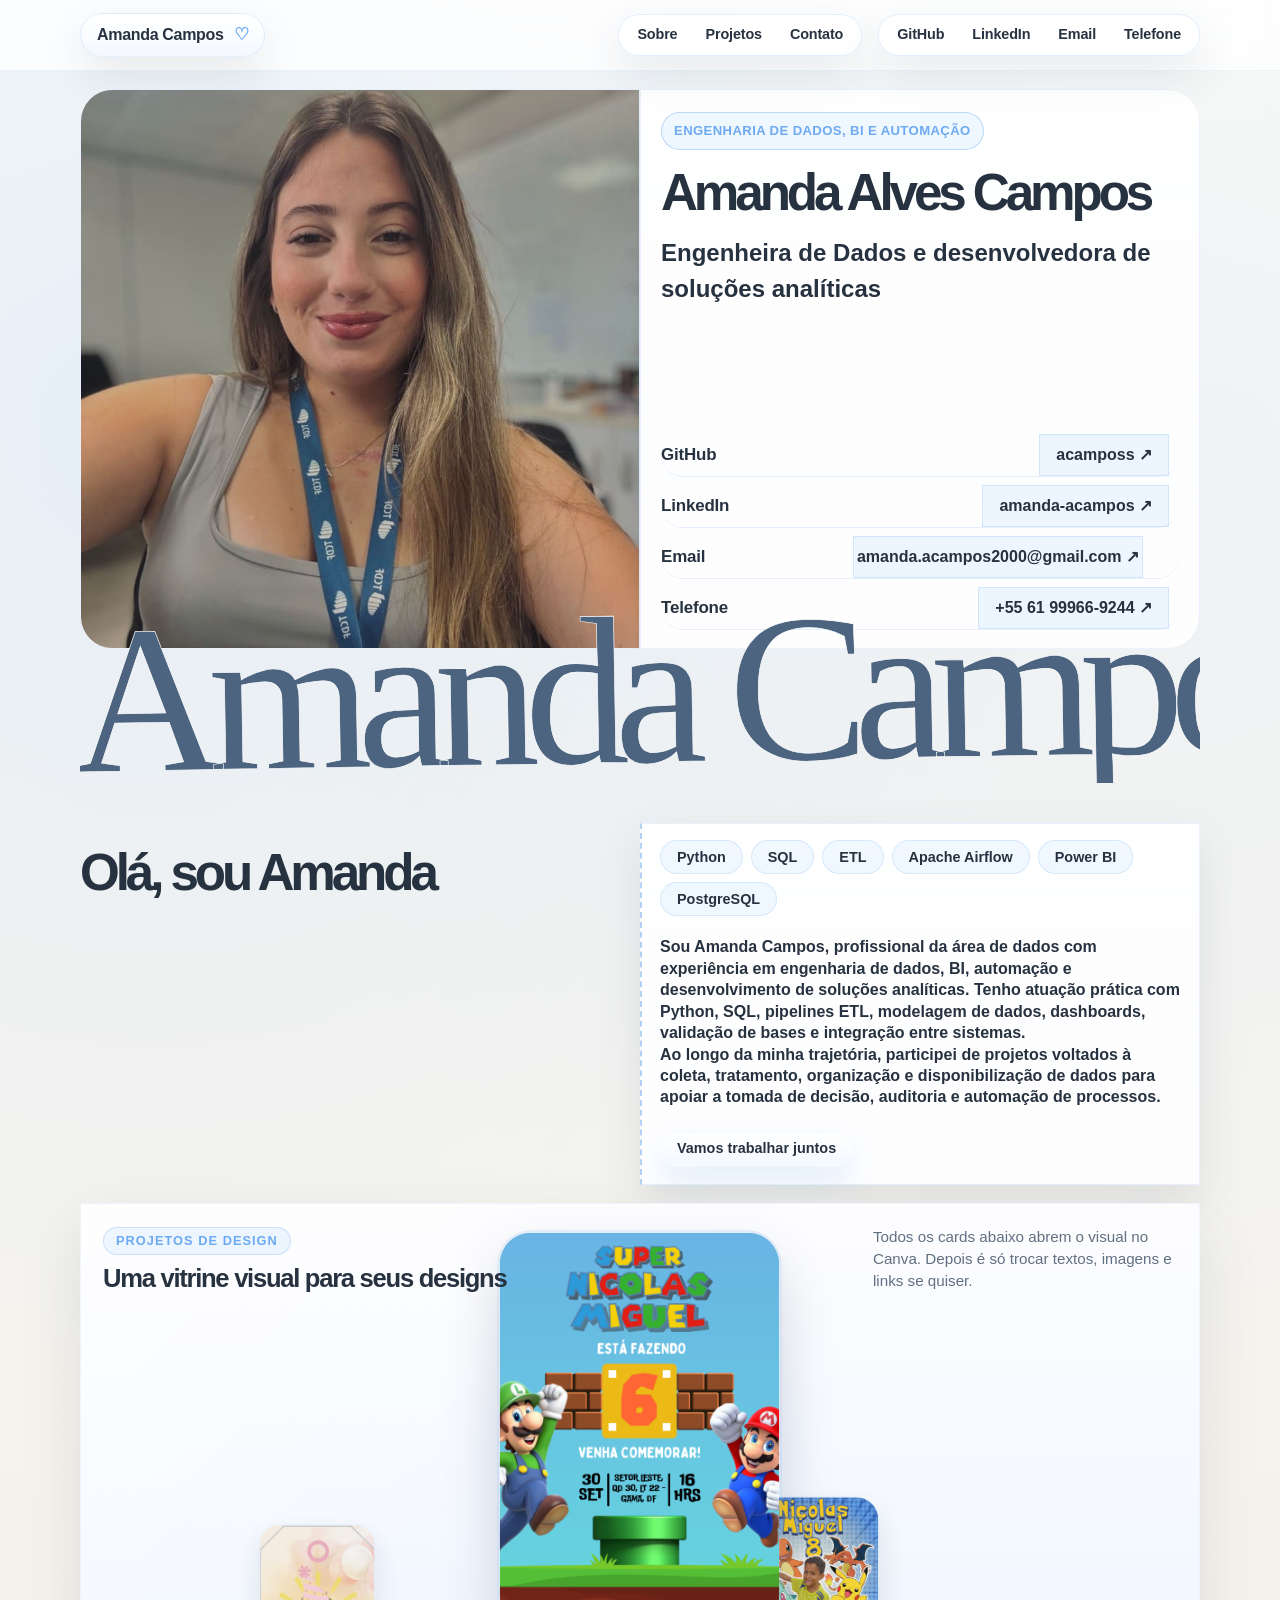
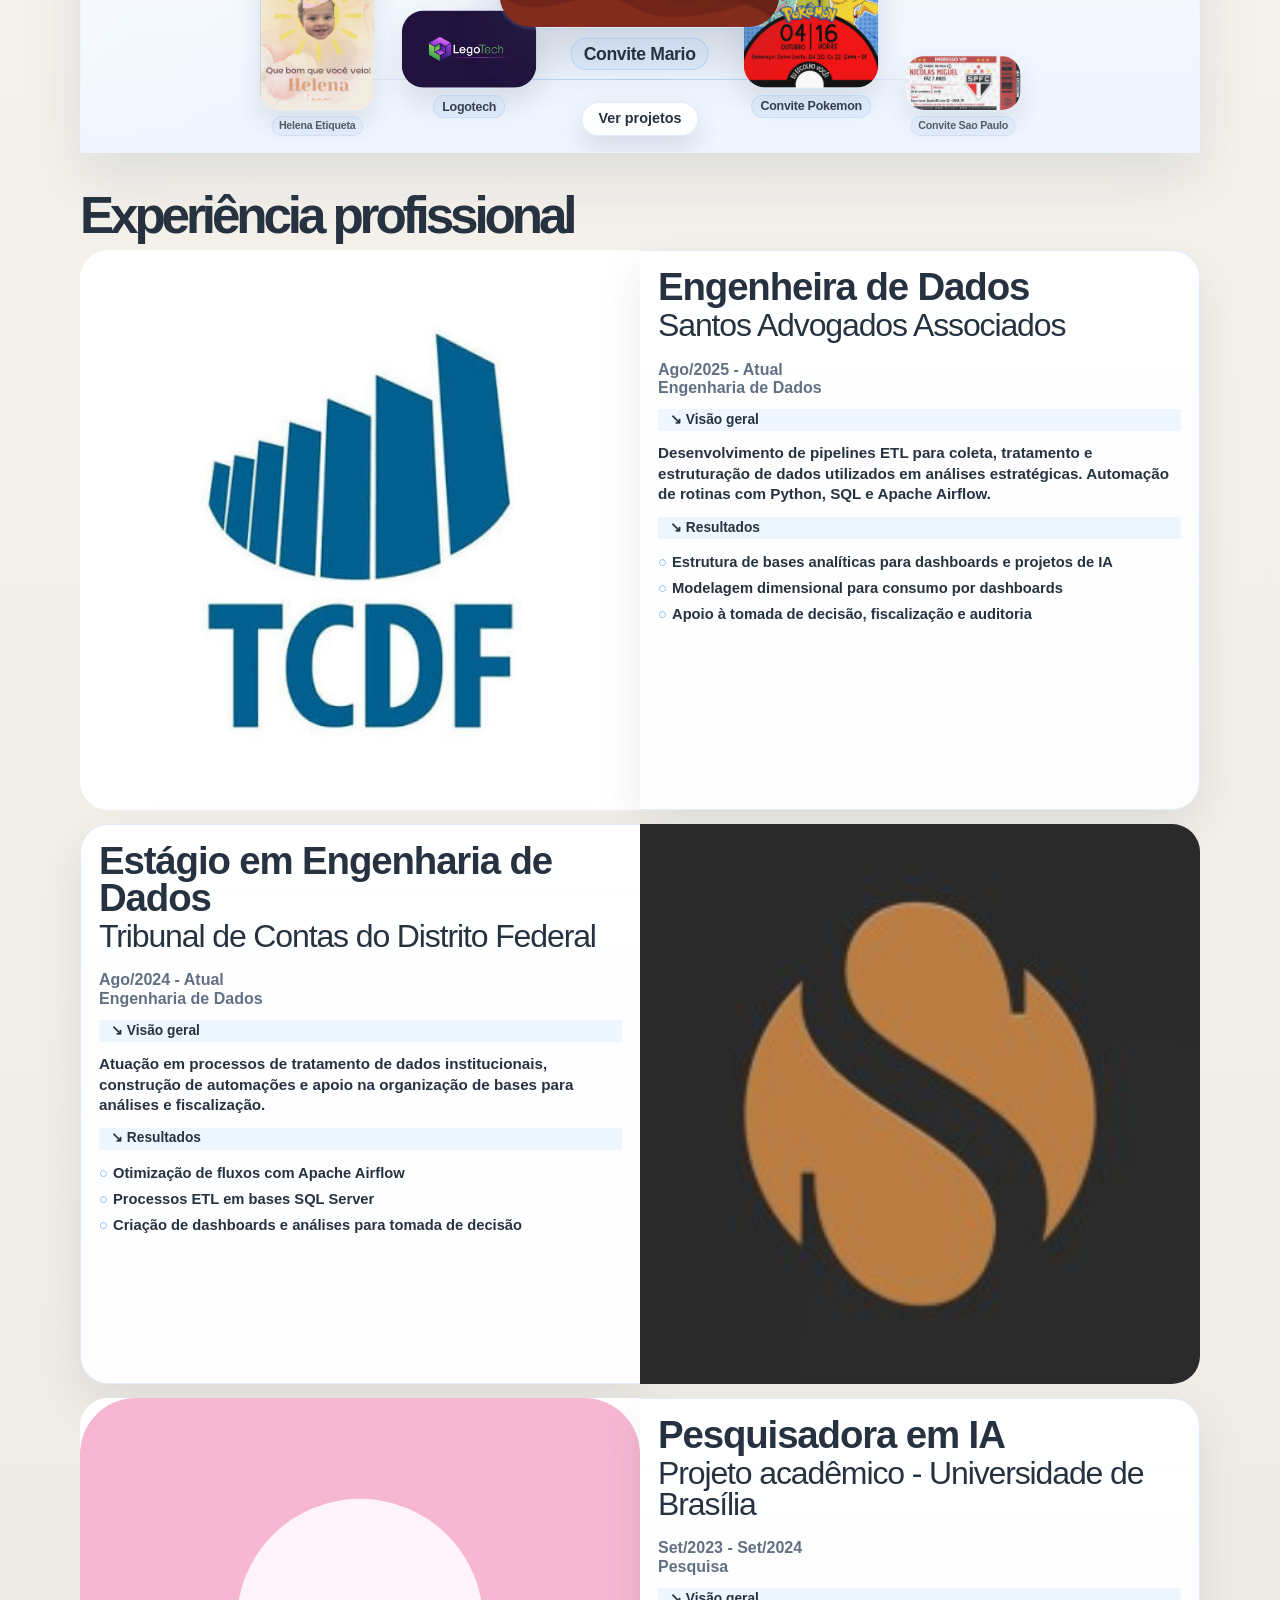
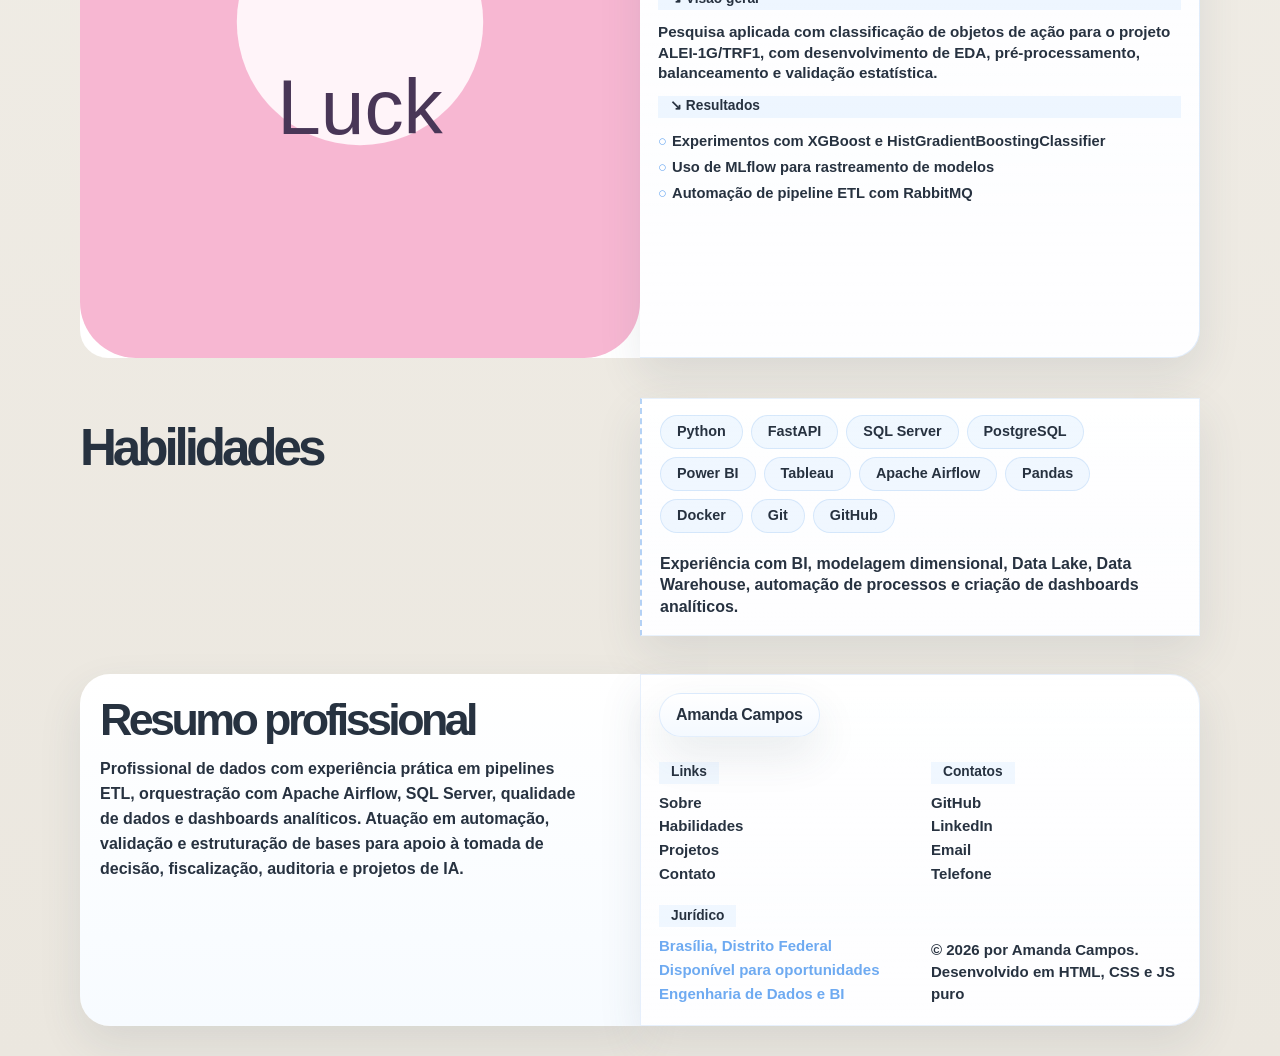
==== commit 1386d2d0: "adiciona design" ====
--- a/index.html
+++ b/index.html
@@ -6,7 +6,7 @@
   <meta name="viewport" content="width=device-width, initial-scale=1.0" />
   <meta name="description" content="Landing page pessoal com layout editorial, fundo bege claro e detalhes lilás." />
   <title>Amanda Campos</title>
-  <link rel="stylesheet" href="css/style.css?v=20260624-6" />
+  <link rel="stylesheet" href="css/style.css?v=20260625-1" />
 </head>
 
 <body>
@@ -113,46 +113,41 @@
       <div class="feature-stage card-surface">
         <div class="feature-stage-head">
           <div>
-            <span class="feature-kicker">Projetos em destaque</span>
-            <h3>Uma vitrine visual para seus cases</h3>
-          </div>
-          <p>Troque títulos, imagens e links quando quiser. O layout já fica pronto para portfólio.</p>
+            <span class="feature-kicker">Projetos de design</span>
+            <h3>Uma vitrine visual para seus designs</h3>
+          </div>
+          <p>Todos os cards abaixo abrem o visual no Canva. Depois é só trocar textos, imagens e links se quiser.</p>
         </div>
 
         <div class="feature-carousel" aria-label="Carrossel de projetos">
-          <a class="carousel-card" href="#" target="_blank" rel="noreferrer" aria-label="Abrir projeto 1">
-            <img src="assets/icons/ailab-icon.jpg" alt="Projeto 1" />
-            <span>Projeto 1</span>
-          </a>
-
-          <a class="carousel-card" href="#" target="_blank" rel="noreferrer" aria-label="Abrir projeto 2">
-            <img src="assets/icons/tcdf-icon.jpg" alt="Projeto 2" />
-            <span>Projeto 2</span>
-          </a>
-
-          <a class="carousel-card" href="#" target="_blank" rel="noreferrer" aria-label="Abrir projeto 3">
-            <img src="assets/icons/santos-icon.jpg" alt="Projeto 3" />
-            <span>Projeto 3</span>
-          </a>
-
-          <a class="carousel-card" href="#" target="_blank" rel="noreferrer" aria-label="Abrir projeto 4">
-            <img src="assets/pets/luck1.svg" alt="Projeto 4" />
-            <span>Projeto 4</span>
-          </a>
-
-          <a class="carousel-card" href="#" target="_blank" rel="noreferrer" aria-label="Abrir projeto 5">
-            <img src="assets/pets/luck2.svg" alt="Projeto 5" />
-            <span>Projeto 5</span>
-          </a>
-
-          <a class="carousel-card" href="#" target="_blank" rel="noreferrer" aria-label="Abrir projeto 6">
-            <img src="assets/pets/chico1.svg" alt="Projeto 6" />
-            <span>Projeto 6</span>
-          </a>
-
-          <a class="carousel-card" href="#" target="_blank" rel="noreferrer" aria-label="Abrir projeto 7">
-            <img src="assets/icons/ailab-icon.jpg" alt="Projeto 7" />
-            <span>Projeto 7</span>
+          <a class="carousel-card" href="https://canva.link/azqkt1hv5p5yyov" target="_blank" rel="noreferrer" aria-label="Abrir Convite Mario">
+            <img src="assets/design/convite-mario.png" alt="Convite Mario" />
+            <span>Convite Mario</span>
+          </a>
+
+          <a class="carousel-card" href="https://canva.link/fkd72o21cip5wz5" target="_blank" rel="noreferrer" aria-label="Abrir Convite Pokemon">
+            <img src="assets/design/convite-pokemon.png" alt="Convite Pokemon" />
+            <span>Convite Pokemon</span>
+          </a>
+
+          <a class="carousel-card" href="https://canva.link/3383uw1e85yc422" target="_blank" rel="noreferrer" aria-label="Abrir Convite Sao Paulo">
+            <img src="assets/design/convite-saopaulo.png" alt="Convite Sao Paulo" />
+            <span>Convite Sao Paulo</span>
+          </a>
+
+          <a class="carousel-card" href="https://canva.link/sclbijq4hiqe45o" target="_blank" rel="noreferrer" aria-label="Abrir Helena Caderno">
+            <img src="assets/design/helena-caderno.png" alt="Helena Caderno" />
+            <span>Helena Caderno</span>
+          </a>
+
+          <a class="carousel-card" href="https://canva.link/y9hxa9hhda6tl56" target="_blank" rel="noreferrer" aria-label="Abrir Helena Etiqueta">
+            <img src="assets/design/helena-etiqueta.png" alt="Helena Etiqueta" />
+            <span>Helena Etiqueta</span>
+          </a>
+
+          <a class="carousel-card" href="https://canva.link/6xtjp4mos9gxli1" target="_blank" rel="noreferrer" aria-label="Abrir Logotech">
+            <img src="assets/design/legotech.png" alt="Logotech" />
+            <span>Logotech</span>
           </a>
         </div>
         <a class="stage-cta" href="#projetos">Ver projetos</a>
--- a/css/style.css
+++ b/css/style.css
@@ -478,14 +478,14 @@
 
 .carousel-card img {
   width: clamp(112px, 13vw, 170px);
-  aspect-ratio: 3 / 4;
-  object-fit: cover;
+  height: auto;
+  object-fit: contain;
   border-radius: 28px;
   border: 1px solid rgba(120, 174, 238, 0.18);
   box-shadow:
     0 18px 36px rgba(55, 72, 92, 0.16),
     inset 0 1px 0 rgba(255, 255, 255, 0.7);
-  background: #ffffff;
+  background: transparent;
 }
 
 .carousel-card span {
@@ -521,6 +521,7 @@
 
 .carousel-card-center img {
   width: clamp(150px, 19vw, 250px);
+  height: auto;
   box-shadow:
     0 24px 48px rgba(55, 72, 92, 0.2),
     0 0 0 1px rgba(120, 174, 238, 0.18);
@@ -537,6 +538,7 @@
 .carousel-card-left img,
 .carousel-card-right img {
   width: clamp(112px, 13vw, 170px);
+  height: auto;
 }
 
 .carousel-card-far-left {
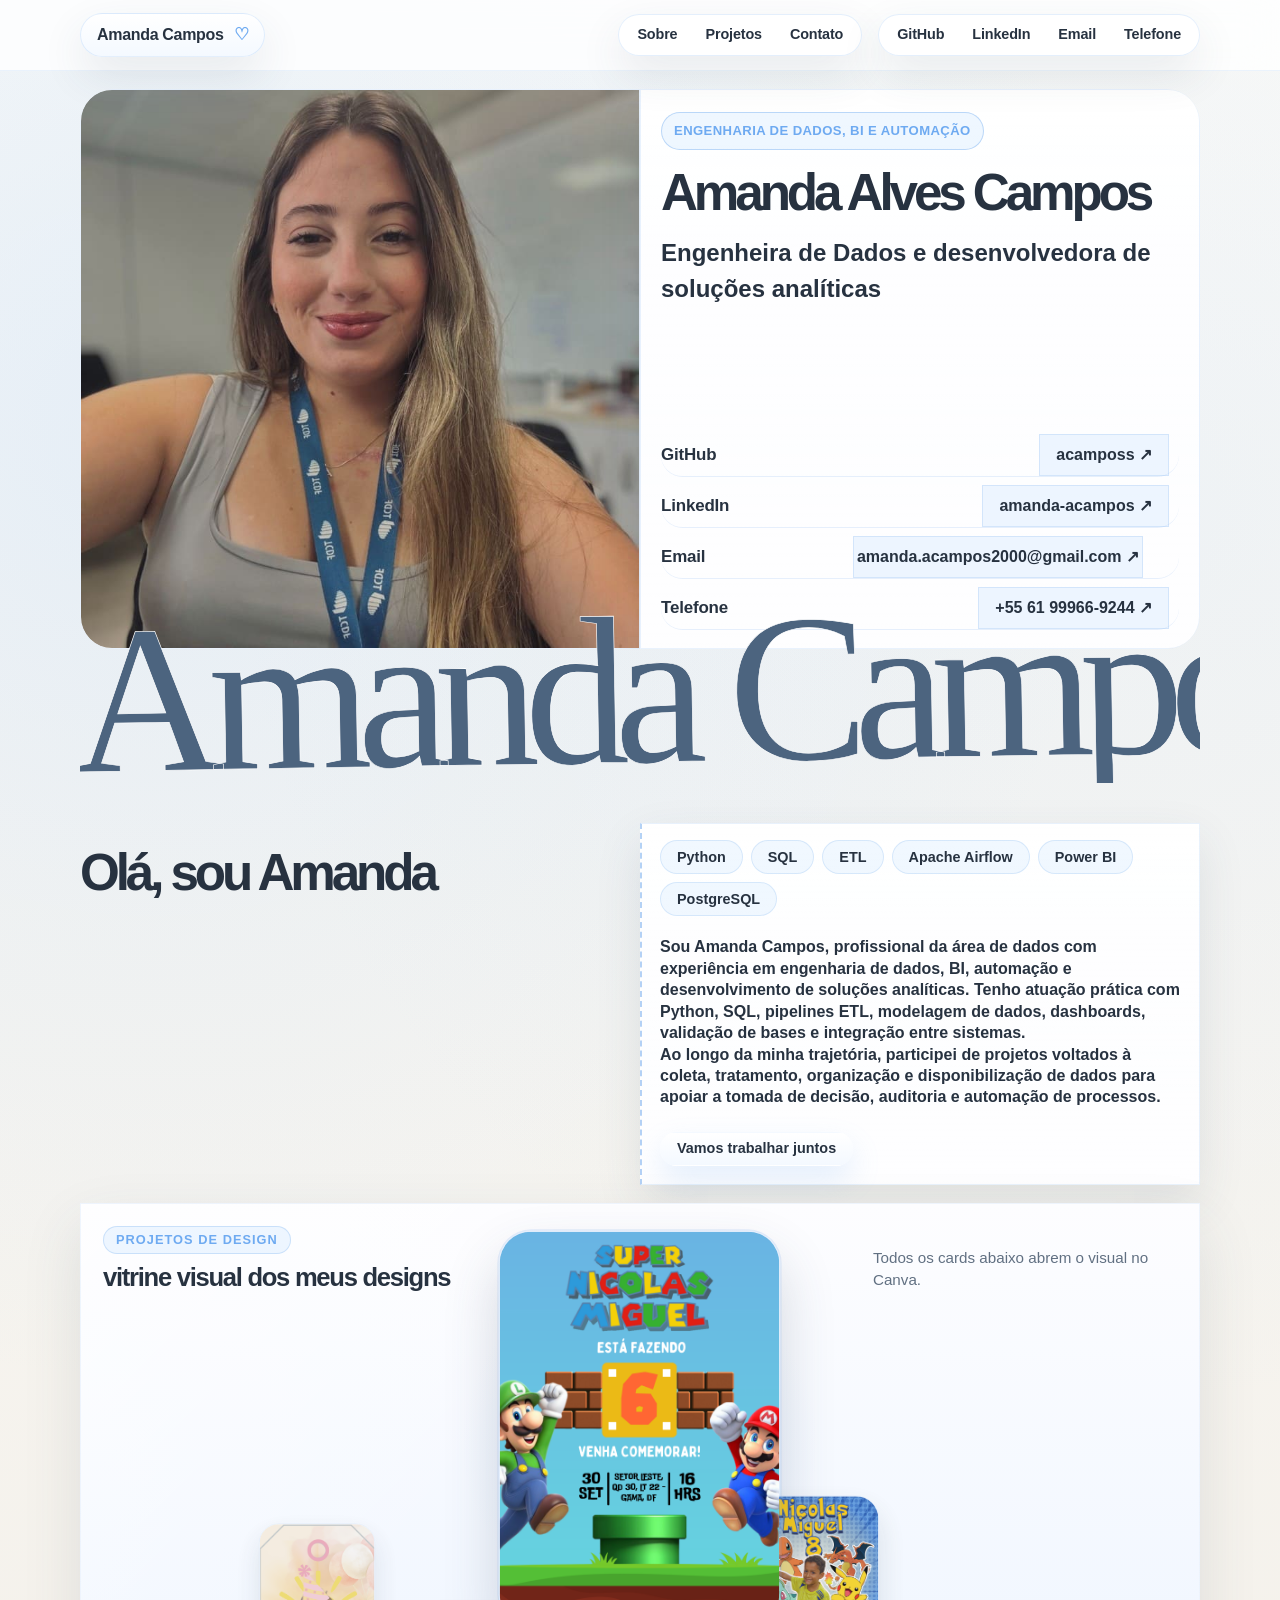
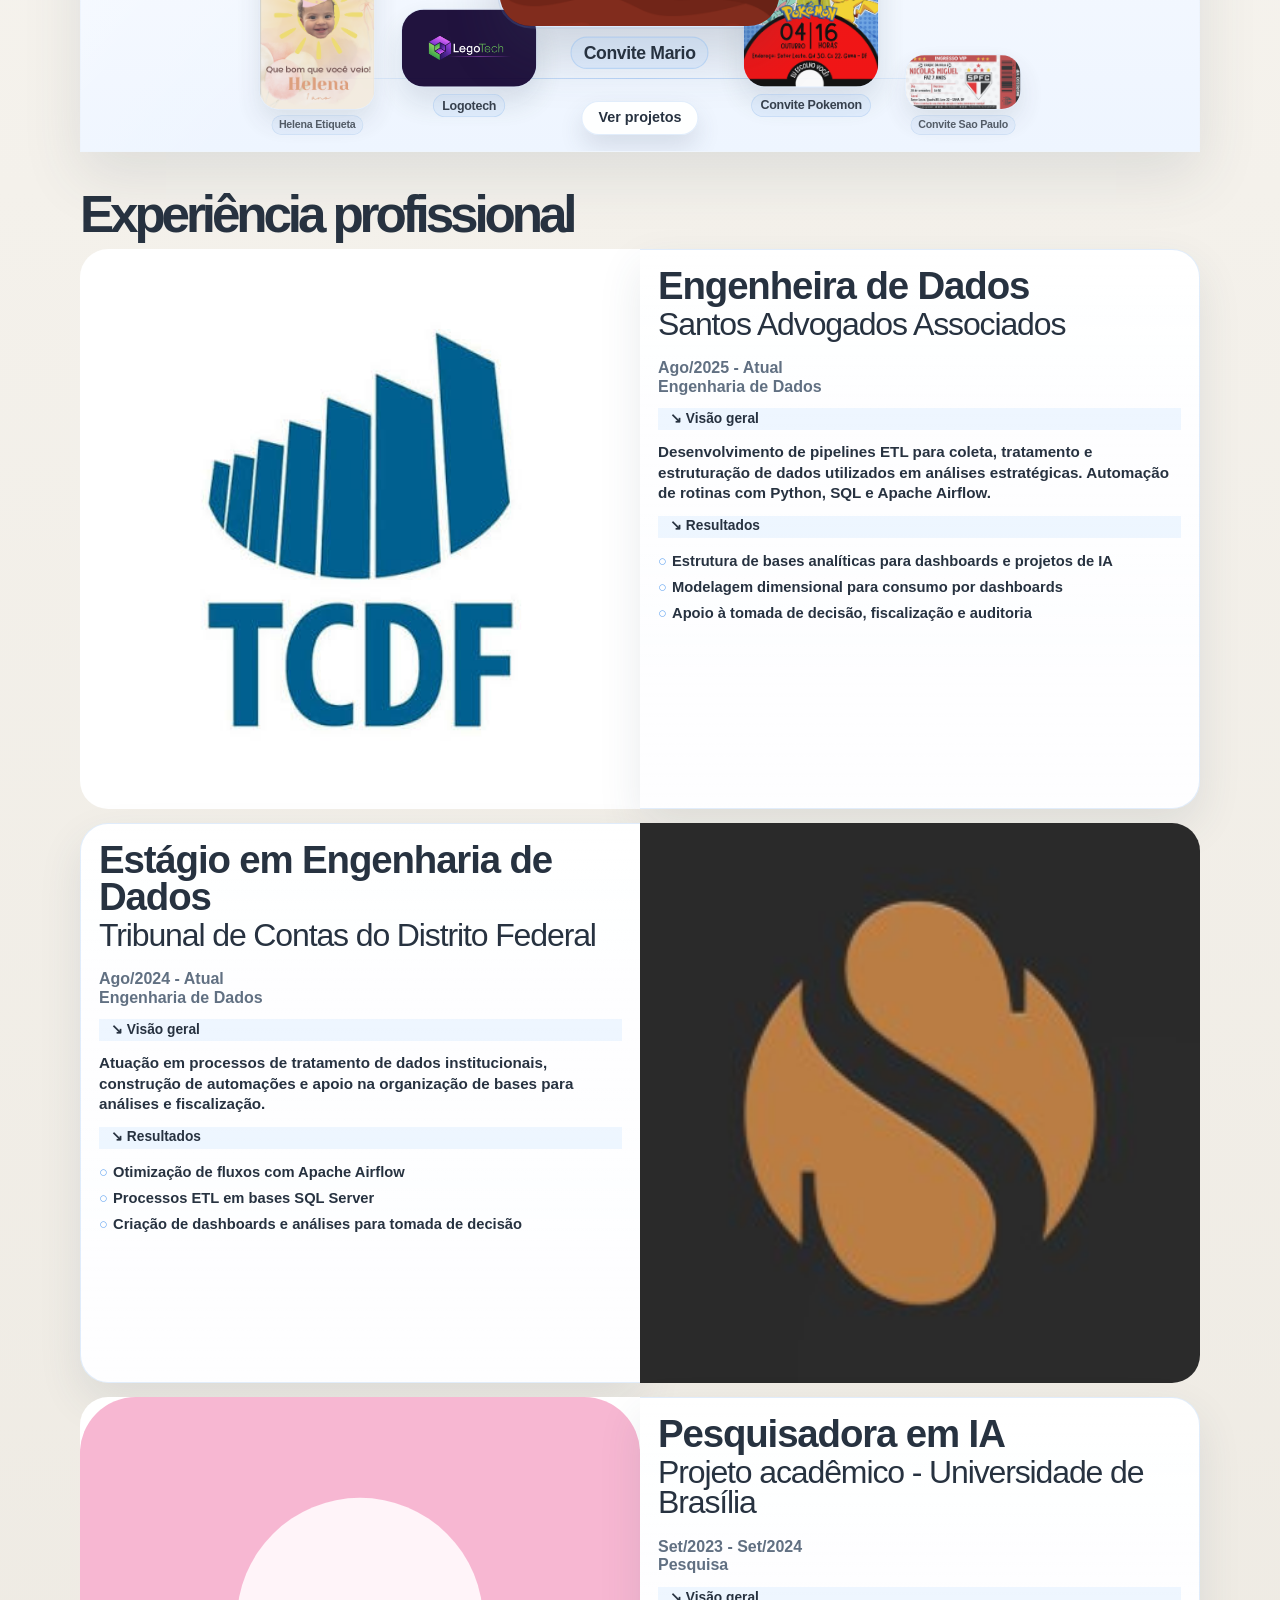
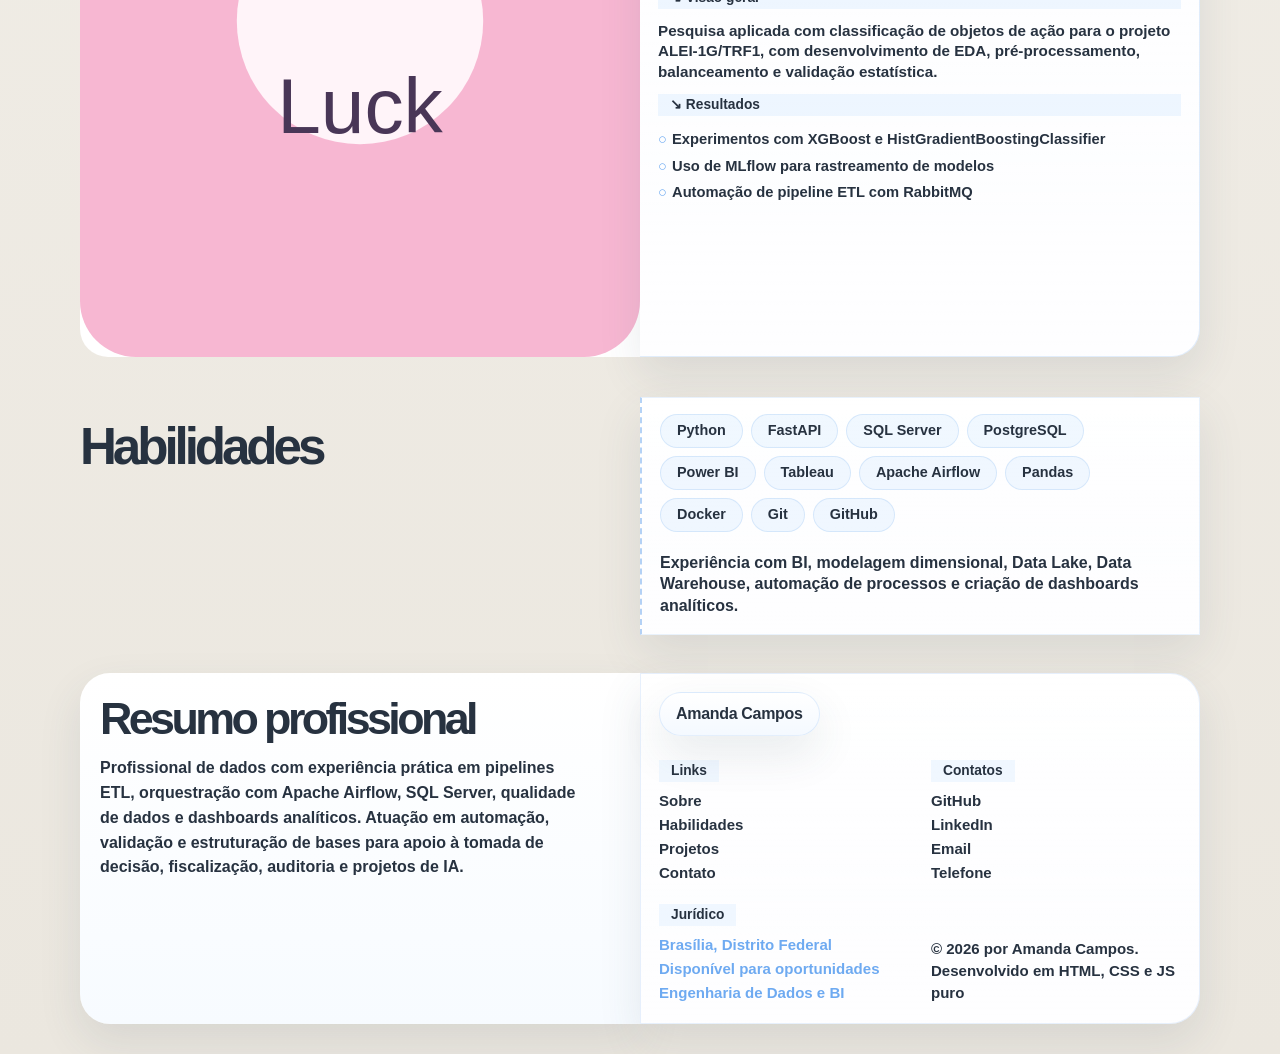
==== commit 7771b2ce: "adiciona vitrine design" ====
--- a/index.html
+++ b/index.html
@@ -114,38 +114,44 @@
         <div class="feature-stage-head">
           <div>
             <span class="feature-kicker">Projetos de design</span>
-            <h3>Uma vitrine visual para seus designs</h3>
-          </div>
-          <p>Todos os cards abaixo abrem o visual no Canva. Depois é só trocar textos, imagens e links se quiser.</p>
+            <h3>vitrine visual dos meus designs</h3>
+          </div>
+          <p>Todos os cards abaixo abrem o visual no Canva.</p>
         </div>
 
         <div class="feature-carousel" aria-label="Carrossel de projetos">
-          <a class="carousel-card" href="https://canva.link/azqkt1hv5p5yyov" target="_blank" rel="noreferrer" aria-label="Abrir Convite Mario">
+          <a class="carousel-card" href="https://canva.link/azqkt1hv5p5yyov" target="_blank" rel="noreferrer"
+            aria-label="Abrir Convite Mario">
             <img src="assets/design/convite-mario.png" alt="Convite Mario" />
             <span>Convite Mario</span>
           </a>
 
-          <a class="carousel-card" href="https://canva.link/fkd72o21cip5wz5" target="_blank" rel="noreferrer" aria-label="Abrir Convite Pokemon">
+          <a class="carousel-card" href="https://canva.link/fkd72o21cip5wz5" target="_blank" rel="noreferrer"
+            aria-label="Abrir Convite Pokemon">
             <img src="assets/design/convite-pokemon.png" alt="Convite Pokemon" />
             <span>Convite Pokemon</span>
           </a>
 
-          <a class="carousel-card" href="https://canva.link/3383uw1e85yc422" target="_blank" rel="noreferrer" aria-label="Abrir Convite Sao Paulo">
+          <a class="carousel-card" href="https://canva.link/3383uw1e85yc422" target="_blank" rel="noreferrer"
+            aria-label="Abrir Convite Sao Paulo">
             <img src="assets/design/convite-saopaulo.png" alt="Convite Sao Paulo" />
             <span>Convite Sao Paulo</span>
           </a>
 
-          <a class="carousel-card" href="https://canva.link/sclbijq4hiqe45o" target="_blank" rel="noreferrer" aria-label="Abrir Helena Caderno">
+          <a class="carousel-card" href="https://canva.link/sclbijq4hiqe45o" target="_blank" rel="noreferrer"
+            aria-label="Abrir Helena Caderno">
             <img src="assets/design/helena-caderno.png" alt="Helena Caderno" />
             <span>Helena Caderno</span>
           </a>
 
-          <a class="carousel-card" href="https://canva.link/y9hxa9hhda6tl56" target="_blank" rel="noreferrer" aria-label="Abrir Helena Etiqueta">
+          <a class="carousel-card" href="https://canva.link/y9hxa9hhda6tl56" target="_blank" rel="noreferrer"
+            aria-label="Abrir Helena Etiqueta">
             <img src="assets/design/helena-etiqueta.png" alt="Helena Etiqueta" />
             <span>Helena Etiqueta</span>
           </a>
 
-          <a class="carousel-card" href="https://canva.link/6xtjp4mos9gxli1" target="_blank" rel="noreferrer" aria-label="Abrir Logotech">
+          <a class="carousel-card" href="https://canva.link/6xtjp4mos9gxli1" target="_blank" rel="noreferrer"
+            aria-label="Abrir Logotech">
             <img src="assets/design/legotech.png" alt="Logotech" />
             <span>Logotech</span>
           </a>
@@ -317,4 +323,4 @@
   <script src="js/script.js?v=20260624-2"></script>
 </body>
 
-</html>
+</html>
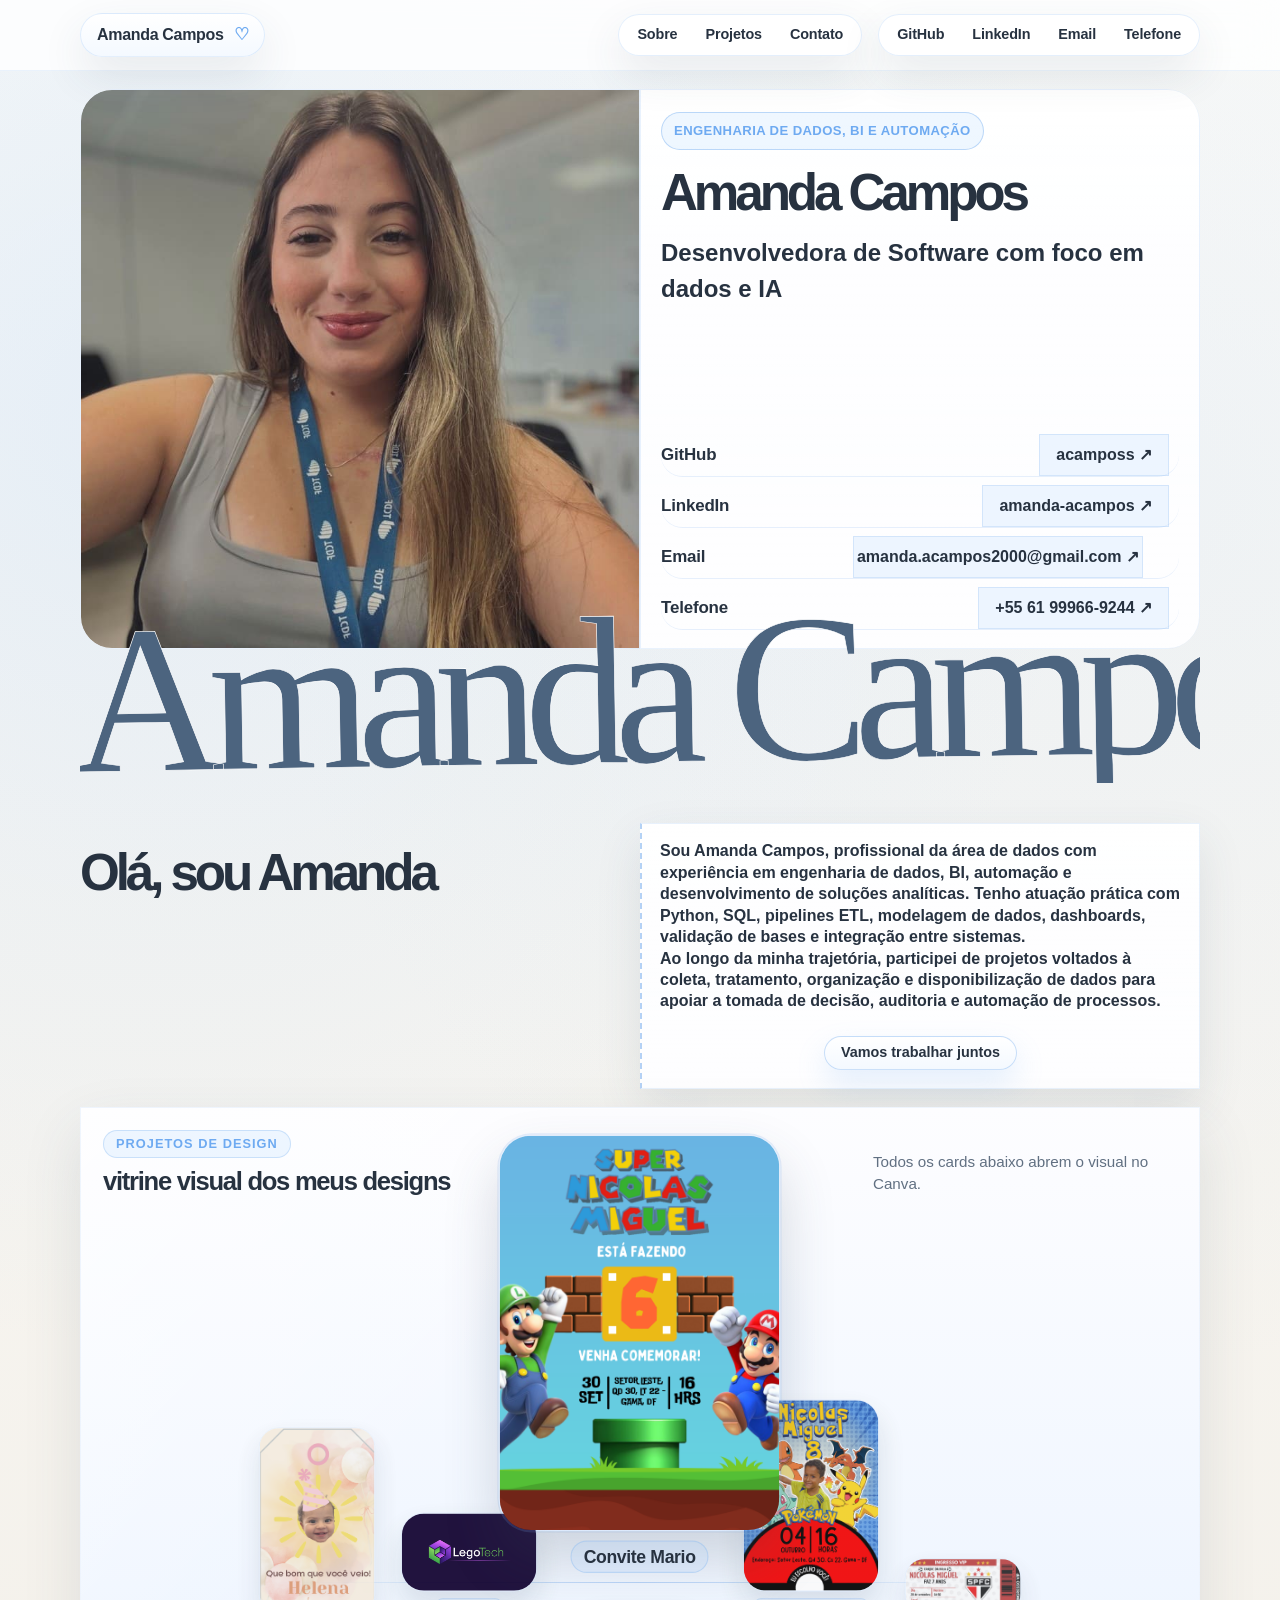
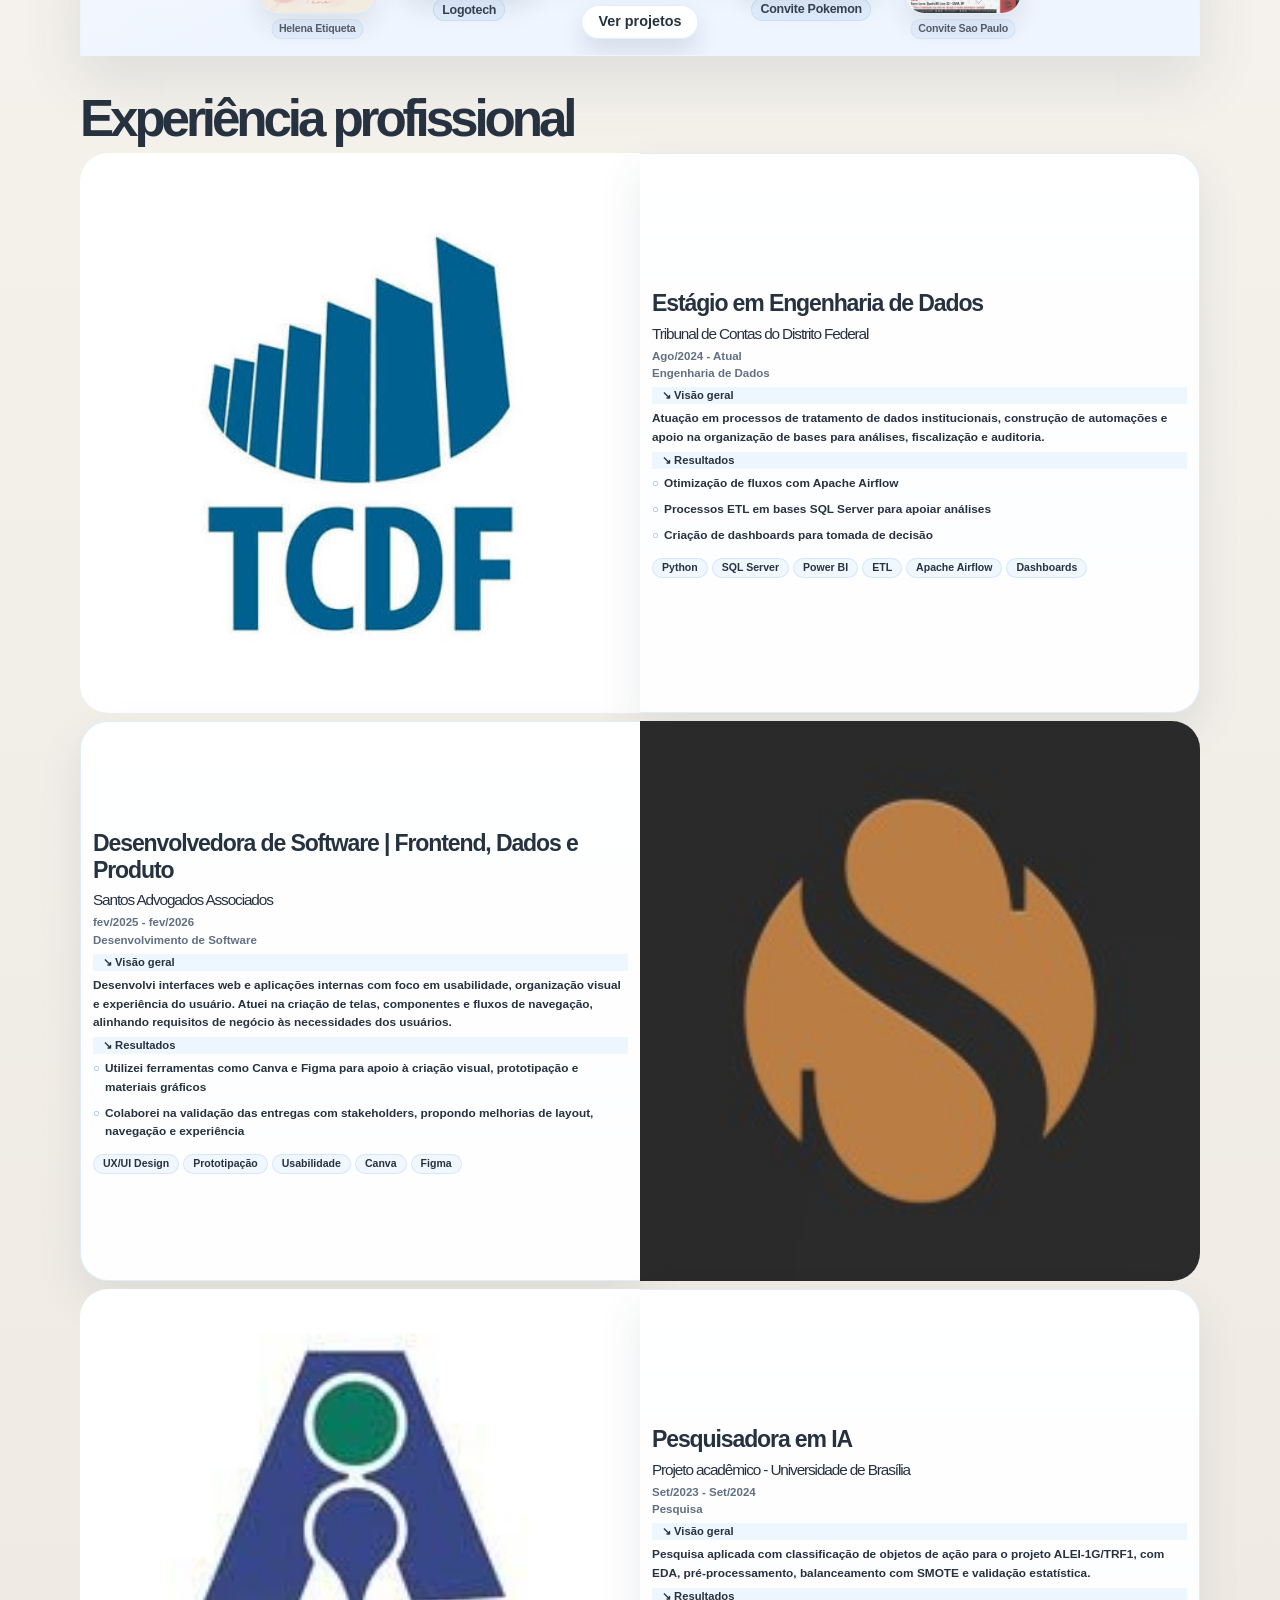
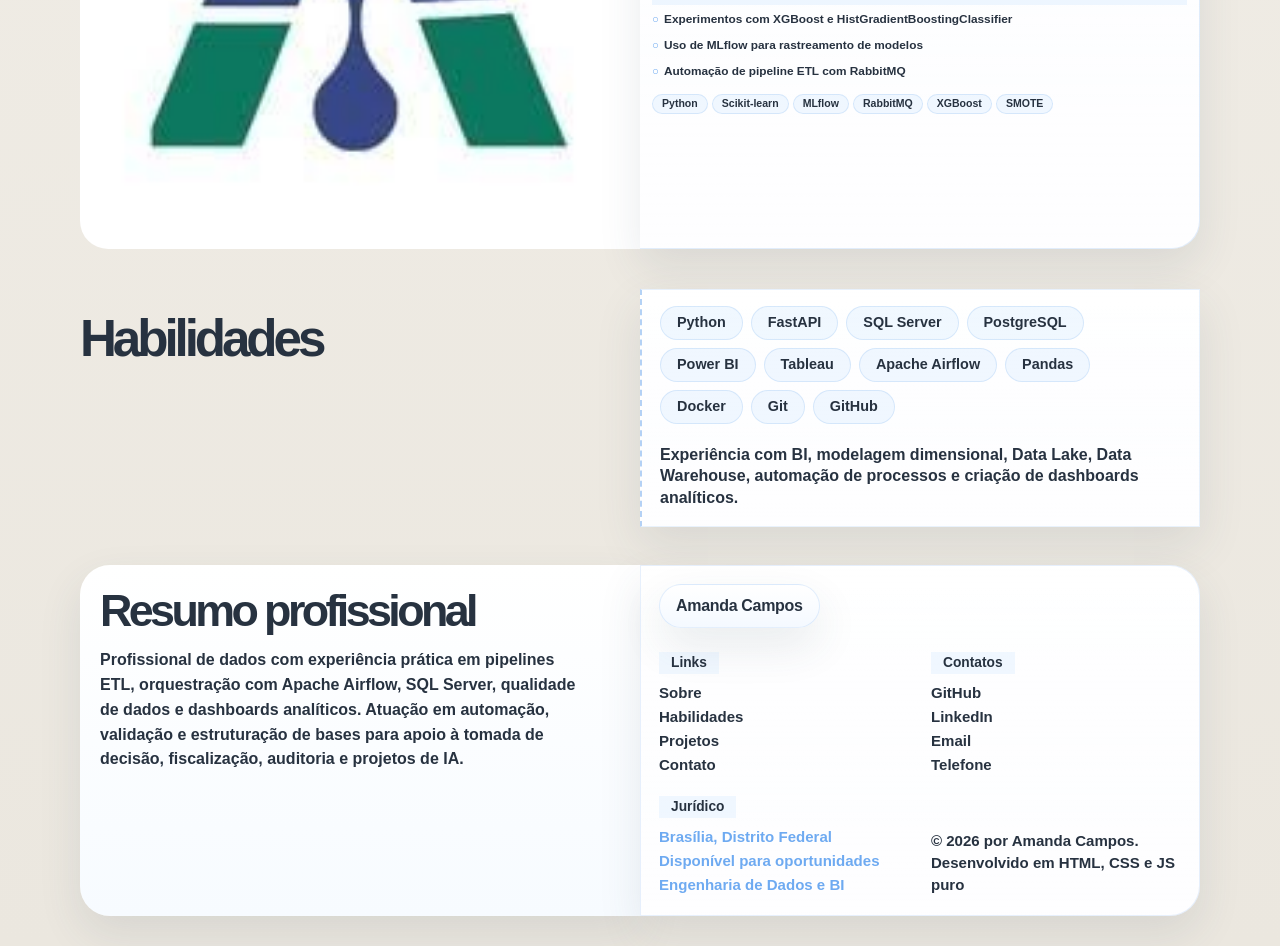
==== commit e207e549: "adiciona experiencias" ====
--- a/index.html
+++ b/index.html
@@ -6,7 +6,7 @@
   <meta name="viewport" content="width=device-width, initial-scale=1.0" />
   <meta name="description" content="Landing page pessoal com layout editorial, fundo bege claro e detalhes lilás." />
   <title>Amanda Campos</title>
-  <link rel="stylesheet" href="css/style.css?v=20260625-1" />
+  <link rel="stylesheet" href="css/style.css?v=20260625-3" />
 </head>
 
 <body>
@@ -44,10 +44,10 @@
         <div class="hero-copy card-surface">
           <p class="eyebrow">Engenharia de Dados, BI e automação</p>
           <h1>
-            <strong>Amanda Alves Campos</strong>
+            <strong>Amanda Campos</strong>
           </h1>
           <h2>
-            <span>Engenheira de Dados e desenvolvedora de soluções analíticas</span>
+            <span>Desenvolvedora de Software com foco em dados e IA</span>
           </h2>
 
           <div class="hero-links">
@@ -84,14 +84,6 @@
         </div>
 
         <div class="about-right card-surface">
-          <div class="pill-row">
-            <span>Python</span>
-            <span>SQL</span>
-            <span>ETL</span>
-            <span>Apache Airflow</span>
-            <span>Power BI</span>
-            <span>PostgreSQL</span>
-          </div>
 
           <p>
             Sou Amanda Campos, profissional da área de dados com experiência em
@@ -171,38 +163,57 @@
             <img src="assets/icons/tcdf-icon.jpg" alt="Experiência como engenheira de dados" />
           </div>
           <div class="project-copy card-surface">
-            <h3><strong>Engenheira de Dados</strong><span>Santos Advogados Associados</span></h3>
-            <p class="meta">Ago/2025 - Atual<br />Engenharia de Dados</p>
-            <div class="label-bar">↘ Visão geral</div>
-            <p>
-              Desenvolvimento de pipelines ETL para coleta, tratamento e estruturação de
-              dados utilizados em análises estratégicas. Automação de rotinas com Python,
-              SQL e Apache Airflow.
-            </p>
-            <div class="label-bar">↘ Resultados</div>
-            <ul>
-              <li>Estrutura de bases analíticas para dashboards e projetos de IA</li>
-              <li>Modelagem dimensional para consumo por dashboards</li>
-              <li>Apoio à tomada de decisão, fiscalização e auditoria</li>
-            </ul>
-          </div>
-        </article>
-
-        <article class="project-card reverse">
-          <div class="project-copy card-surface">
             <h3><strong>Estágio em Engenharia de Dados</strong><span>Tribunal de Contas do Distrito Federal</span></h3>
             <p class="meta">Ago/2024 - Atual<br />Engenharia de Dados</p>
             <div class="label-bar">↘ Visão geral</div>
             <p>
-              Atuação em processos de tratamento de dados institucionais, construção de
-              automações e apoio na organização de bases para análises e fiscalização.
+              Atuação em processos de tratamento de dados institucionais, construção de automações
+              e apoio na organização de bases para análises, fiscalização e auditoria.
             </p>
             <div class="label-bar">↘ Resultados</div>
             <ul>
               <li>Otimização de fluxos com Apache Airflow</li>
-              <li>Processos ETL em bases SQL Server</li>
-              <li>Criação de dashboards e análises para tomada de decisão</li>
+              <li>Processos ETL em bases SQL Server para apoiar análises</li>
+              <li>Criação de dashboards para tomada de decisão</li>
             </ul>
+            <div class="project-skills" aria-label="Skills da experiência">
+              <span>Python</span>
+              <span>SQL Server</span>
+              <span>Power BI</span>
+              <span>ETL</span>
+              <span>Apache Airflow</span>
+              <span>Dashboards</span>
+            </div>
+          </div>
+
+        </article>
+
+        <article class="project-card reverse">
+          <div class="project-copy card-surface">
+            <h3><strong>Desenvolvedora de Software | Frontend, Dados e Produto</strong><span>Santos Advogados
+                Associados</span></h3>
+            <p class="meta">fev/2025 - fev/2026<br />Desenvolvimento de Software</p>
+            <div class="label-bar">↘ Visão geral</div>
+            <p>
+              Desenvolvi interfaces web e aplicações internas com foco em usabilidade,
+              organização visual e experiência do usuário. Atuei na criação de telas,
+              componentes e fluxos de navegação, alinhando requisitos de negócio às
+              necessidades dos usuários.
+            </p>
+            <div class="label-bar">↘ Resultados</div>
+            <ul>
+              <li>Utilizei ferramentas como Canva e Figma para apoio à criação visual, prototipação e materiais gráficos
+              </li>
+              <li>Colaborei na validação das entregas com stakeholders, propondo melhorias de layout, navegação e
+                experiência</li>
+            </ul>
+            <div class="project-skills" aria-label="Skills da experiência">
+              <span>UX/UI Design</span>
+              <span>Prototipação</span>
+              <span>Usabilidade</span>
+              <span>Canva</span>
+              <span>Figma</span>
+            </div>
           </div>
           <div class="project-media">
             <img src="assets/icons/santos-icon.jpg" alt="Estágio em engenharia de dados" />
@@ -211,7 +222,7 @@
 
         <article class="project-card">
           <div class="project-media">
-            <img src="assets/pets/luck1.svg" alt="Pesquisa em inteligência artificial" />
+            <img src="assets/icons/ailab-icon.jpg" alt="Pesquisa em inteligência artificial" />
           </div>
           <div class="project-copy card-surface">
             <h3><strong>Pesquisadora em IA</strong><span>Projeto acadêmico - Universidade de Brasília</span></h3>
@@ -219,8 +230,7 @@
             <div class="label-bar">↘ Visão geral</div>
             <p>
               Pesquisa aplicada com classificação de objetos de ação para o projeto
-              ALEI-1G/TRF1, com desenvolvimento de EDA, pré-processamento, balanceamento
-              e validação estatística.
+              ALEI-1G/TRF1, com EDA, pré-processamento, balanceamento com SMOTE e validação estatística.
             </p>
             <div class="label-bar">↘ Resultados</div>
             <ul>
@@ -228,6 +238,14 @@
               <li>Uso de MLflow para rastreamento de modelos</li>
               <li>Automação de pipeline ETL com RabbitMQ</li>
             </ul>
+            <div class="project-skills" aria-label="Skills da experiência">
+              <span>Python</span>
+              <span>Scikit-learn</span>
+              <span>MLflow</span>
+              <span>RabbitMQ</span>
+              <span>XGBoost</span>
+              <span>SMOTE</span>
+            </div>
           </div>
         </article>
       </div>
--- a/css/style.css
+++ b/css/style.css
@@ -350,6 +350,8 @@
 .about-right {
   min-height: 206px;
   padding: 16px 18px 18px;
+  display: flex;
+  flex-direction: column;
   border-left: 2px dashed rgba(120, 174, 238, 0.55);
 }
 
@@ -384,11 +386,13 @@
 }
 
 .cta-pill {
+  display: flex;
   width: fit-content;
   margin-top: 24px;
+  align-self: center;
+  border: 1px solid rgba(120, 174, 238, 0.38);
   background: linear-gradient(180deg, #ffffff, #f4f9ff);
   color: var(--text);
-  border-color: transparent;
   box-shadow: 0 14px 30px rgba(120, 174, 238, 0.2);
 }
 
@@ -585,6 +589,7 @@
   bottom: 16px;
   z-index: 2;
   transform: translateX(-50%);
+  width: fit-content;
   background: rgba(255, 255, 255, 0.94);
   color: var(--text);
   border-color: rgba(120, 174, 238, 0.22);
@@ -601,7 +606,7 @@
 
 .project-grid {
   display: grid;
-  gap: 14px;
+  gap: 8px;
 }
 
 .project-card {
@@ -617,7 +622,7 @@
 
 .project-media,
 .project-copy {
-  min-height: 360px;
+  min-height: 136px;
 }
 
 .project-media {
@@ -635,10 +640,11 @@
 
 .project-copy {
   grid-area: copy;
-  padding: 18px 18px 16px;
+  padding: 12px 12px 10px;
   display: flex;
   flex-direction: column;
-  gap: 12px;
+  justify-content: center;
+  gap: 5px;
   border: 1px solid var(--border-soft);
   border-radius: 0;
 }
@@ -664,57 +670,59 @@
 .project-copy h3 {
   display: flex;
   flex-direction: column;
-  gap: 4px;
+  gap: 8px;
   color: var(--text);
   letter-spacing: -0.06em;
-  line-height: 0.96;
+  line-height: 1.16;
 }
 
 .project-copy h3 strong {
-  font-size: clamp(2rem, 3vw, 3.2rem);
+  font-size: clamp(1.2rem, 1.8vw, 1.65rem);
 }
 
 .project-copy h3 span {
-  font-size: clamp(1.7rem, 2.5vw, 2.5rem);
+  font-size: clamp(0.95rem, 1.2vw, 1.1rem);
   font-weight: 500;
 }
 
 .meta {
-  margin-top: 8px;
+  margin-top: 0;
   color: var(--text-soft);
   font-weight: 800;
-  line-height: 1.15;
+  line-height: 1.5;
+  font-size: 0.72rem;
 }
 
 .label-bar {
   display: flex;
   align-items: center;
-  min-height: 22px;
-  padding: 0 12px;
+  min-height: 14px;
+  padding: 0 10px;
   background: rgba(158, 203, 255, 0.16);
   color: var(--text);
-  font-size: 0.86rem;
+  font-size: 0.7rem;
   font-weight: 800;
 }
 
 .project-copy p:not(.meta) {
   color: var(--text);
-  font-size: 0.95rem;
-  font-weight: 700;
-  line-height: 1.35;
+  font-size: 0.74rem;
+  font-weight: 600;
+  line-height: 1.6;
 }
 
 .project-copy ul {
   display: grid;
-  gap: 4px;
+  gap: 8px;
 }
 
 .project-copy li {
   position: relative;
-  padding-left: 14px;
-  color: var(--text);
-  font-size: 0.92rem;
-  font-weight: 700;
+  padding-left: 12px;
+  color: var(--text);
+  font-size: 0.74rem;
+  font-weight: 600;
+  line-height: 1.55;
 }
 
 .project-copy li::before {
@@ -725,6 +733,26 @@
   color: var(--lilac-strong);
 }
 
+.project-skills {
+  display: flex;
+  flex-wrap: wrap;
+  gap: 4px;
+  margin-top: 8px;
+}
+
+.project-skills span {
+  display: inline-flex;
+  align-items: center;
+  min-height: 20px;
+  padding: 0 9px;
+  border-radius: var(--radius-pill);
+  border: 1px solid rgba(120, 174, 238, 0.22);
+  background: rgba(158, 203, 255, 0.14);
+  color: var(--text);
+  font-size: 0.66rem;
+  font-weight: 700;
+}
+
 .contact {
   padding: 18px 0 30px;
 }
@@ -941,6 +969,18 @@
   .project-card:not(.reverse) .project-media,
   .project-card.reverse .project-media {
     border-radius: 28px 28px 0 0;
+  }
+
+  .project-media {
+    padding: 16px;
+  }
+
+  .project-skills {
+    margin-top: 6px;
+  }
+
+  .project-skills span {
+    font-size: 0.74rem;
   }
 
   .contact-form-box,
@@ -999,6 +1039,15 @@
     min-height: auto;
   }
 
+  .project-media {
+    padding: 14px;
+  }
+
+  .project-media img {
+    width: 100%;
+    height: auto;
+  }
+
   .feature-carousel {
     min-height: 320px;
     flex-direction: column;
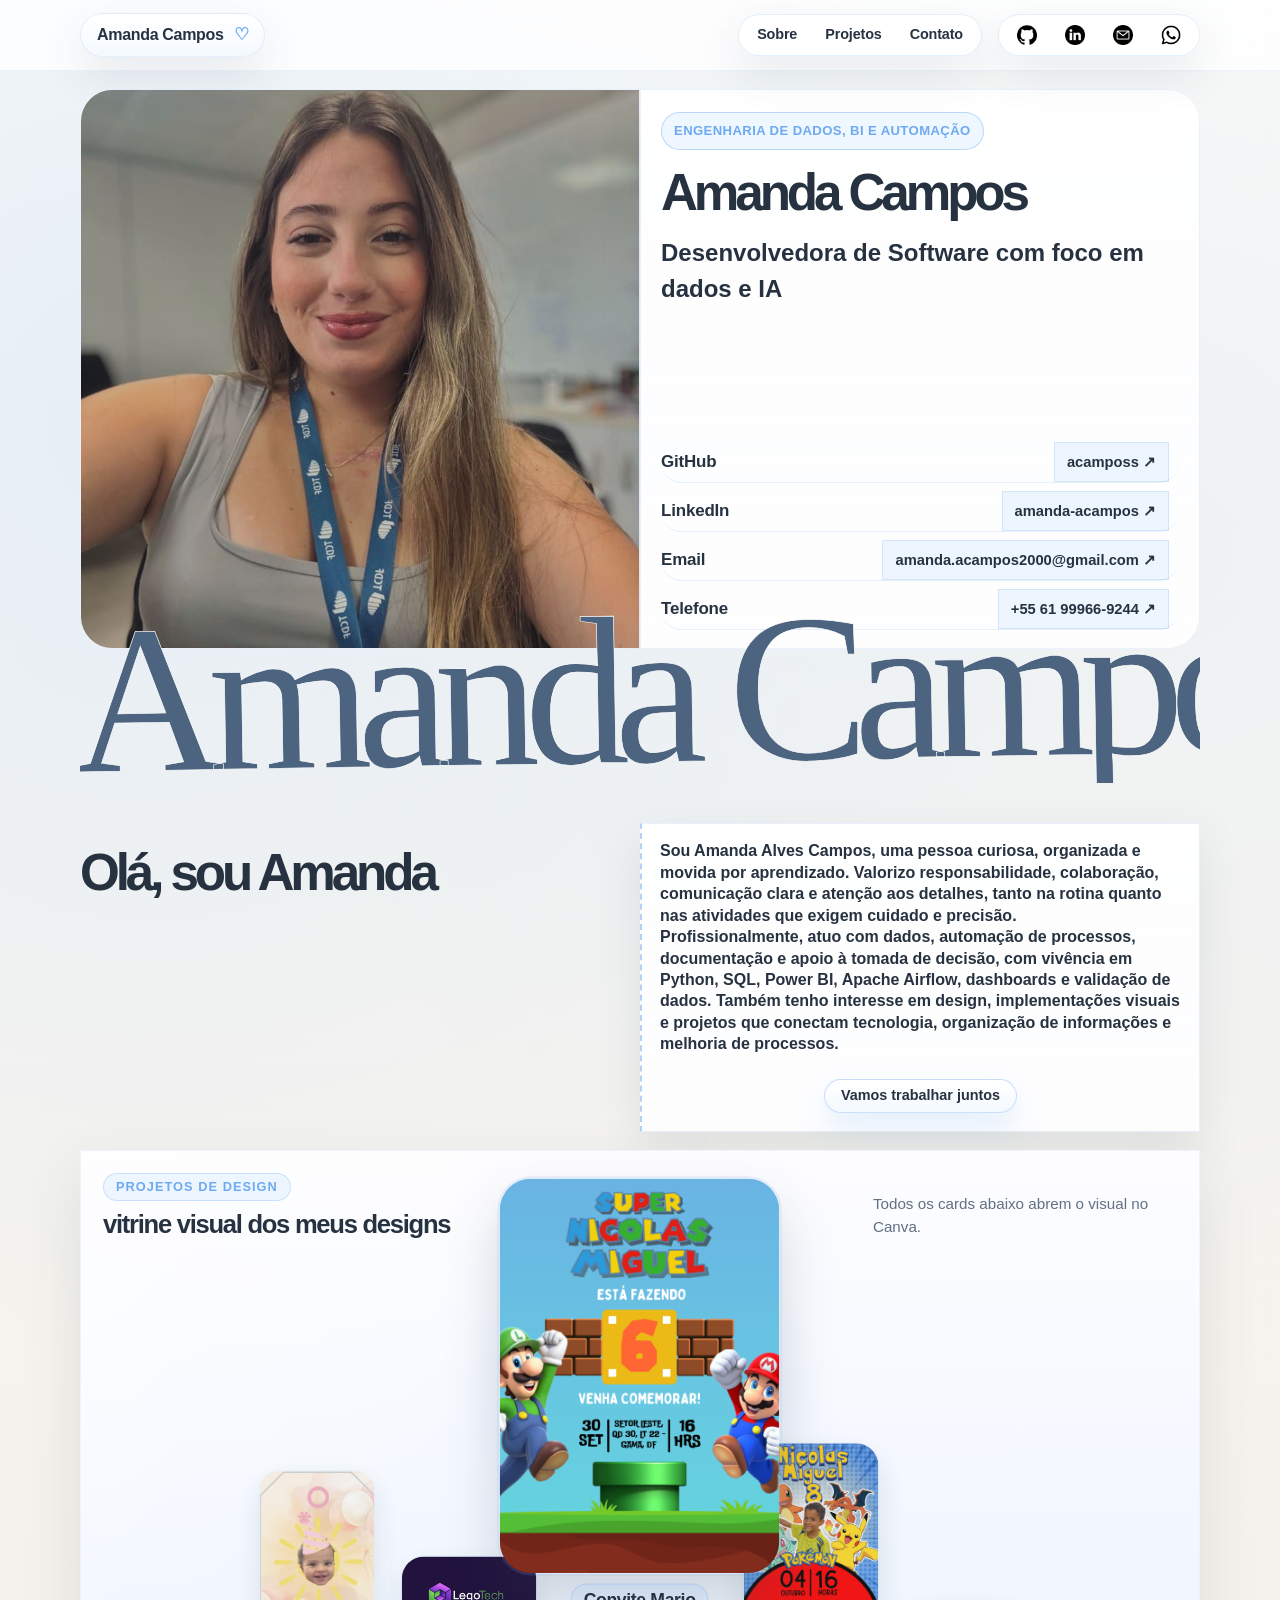
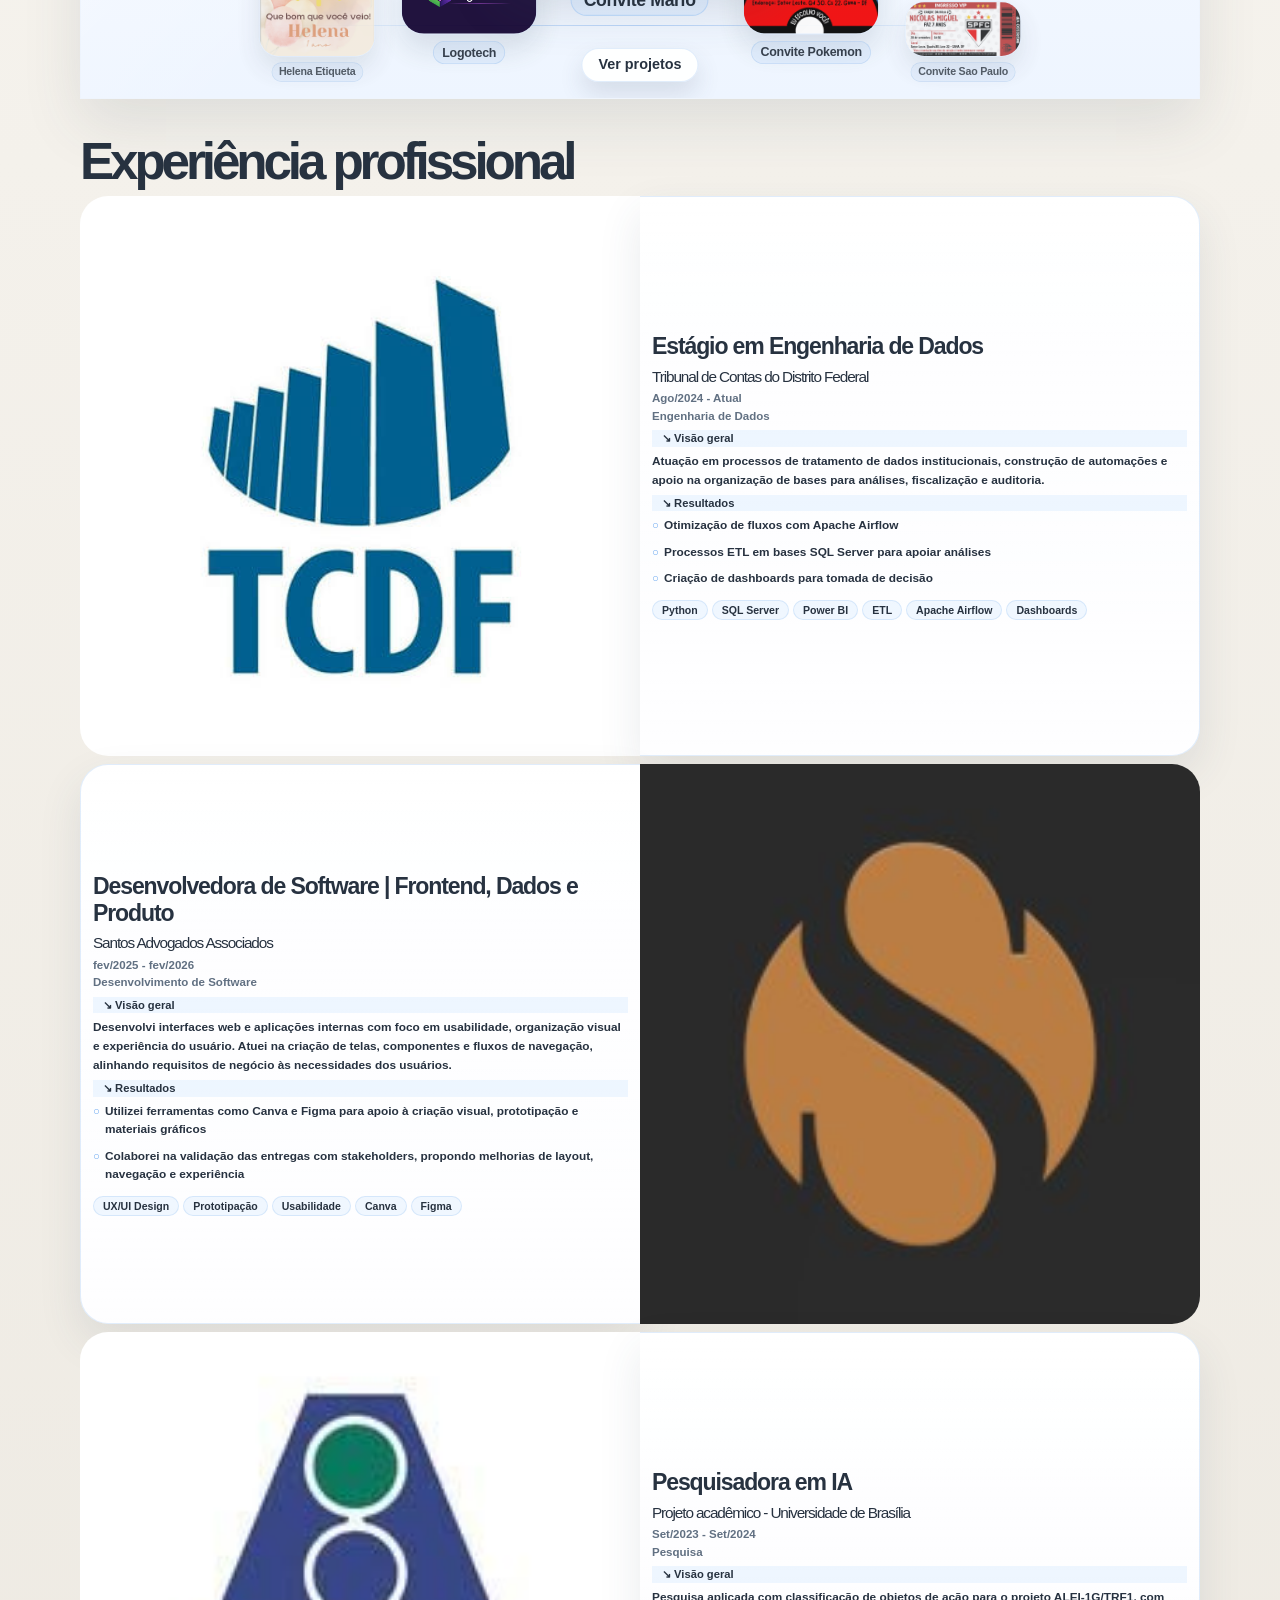
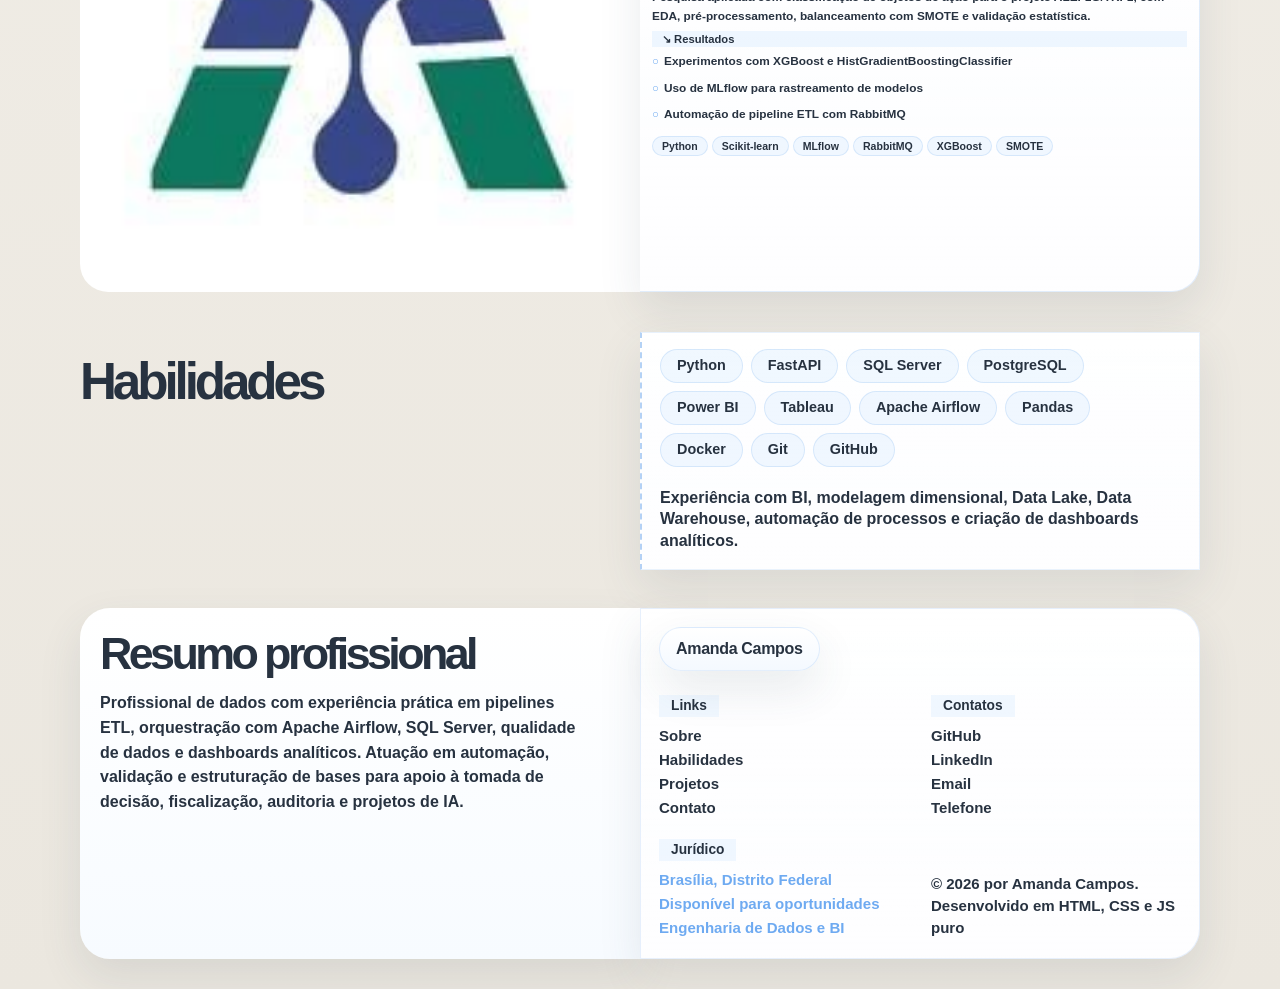
==== commit 762209b9: "adiciona dimensionamento para mobile" ====
--- a/index.html
+++ b/index.html
@@ -6,7 +6,7 @@
   <meta name="viewport" content="width=device-width, initial-scale=1.0" />
   <meta name="description" content="Landing page pessoal com layout editorial, fundo bege claro e detalhes lilás." />
   <title>Amanda Campos</title>
-  <link rel="stylesheet" href="css/style.css?v=20260625-3" />
+  <link rel="stylesheet" href="css/style.css?v=20260701-1" />
 </head>
 
 <body>
@@ -26,10 +26,12 @@
       </nav>
 
       <nav class="social-links" aria-label="Redes sociais">
-        <a href="https://github.com/acamposs" target="_blank" rel="noreferrer">GitHub</a>
-        <a href="https://www.linkedin.com/in/amanda-acampos/" target="_blank" rel="noreferrer">LinkedIn</a>
-        <a href="mailto:amanda.acampos2000@gmail.com">Email</a>
-        <a href="tel:+5561999669244">Telefone</a>
+        <a href="https://github.com/acamposs" target="_blank" rel="noreferrer"><img src="assets/icons/github-icon.png"
+            alt="GitHub" /></a>
+        <a href="https://www.linkedin.com/in/amanda-acampos/" target="_blank" rel="noreferrer"><img
+            src="assets/icons/linkedin-icon.png" alt="LinkedIn" /></a>
+        <a href="mailto:amanda.acampos2000@gmail.com"><img src="assets/icons/email-icon.png" alt="Email" /></a>
+        <a href="tel:+5561999669244"><img src="assets/icons/wpp-icon.png" alt="Telefone" /></a>
       </nav>
     </div>
   </header>
@@ -86,16 +88,17 @@
         <div class="about-right card-surface">
 
           <p>
-            Sou Amanda Campos, profissional da área de dados com experiência em
-            engenharia de dados, BI, automação e desenvolvimento de soluções analíticas.
-            Tenho atuação prática com Python, SQL, pipelines ETL, modelagem de dados,
-            dashboards, validação de bases e integração entre sistemas.
+            Sou Amanda Alves Campos, uma pessoa curiosa, organizada e movida por aprendizado.
+            Valorizo responsabilidade, colaboração, comunicação clara e atenção aos detalhes,
+            tanto na rotina quanto nas atividades que exigem cuidado e precisão.
           </p>
 
           <p>
-            Ao longo da minha trajetória, participei de projetos voltados à coleta,
-            tratamento, organização e disponibilização de dados para apoiar a tomada de
-            decisão, auditoria e automação de processos.
+            Profissionalmente, atuo com dados, automação de processos, documentação e apoio
+            à tomada de decisão, com vivência em Python, SQL, Power BI, Apache Airflow,
+            dashboards e validação de dados. Também tenho interesse em design, implementações
+            visuais e projetos que conectam tecnologia, organização de informações e melhoria
+            de processos.
           </p>
 
           <a class="cta-pill" href="#contato">Vamos trabalhar juntos</a>
--- a/css/style.css
+++ b/css/style.css
@@ -168,6 +168,16 @@
   white-space: nowrap;
 }
 
+/* Ajuste de tamanho para ícones nas barras de links */
+.social-links img,
+.top-links img {
+  width: 20px !important;
+  height: 20px !important;
+  max-width: 20px !important;
+  display: block;
+  object-fit: contain;
+}
+
 .top-links a:hover,
 .top-links a.is-active,
 .social-links a:hover {
@@ -263,16 +273,18 @@
 
 .hero-link-row {
   display: grid;
-  grid-template-columns: 1fr auto;
+  grid-template-columns: minmax(0, 1fr) auto;
   align-items: center;
   gap: 16px;
   min-height: 37px;
   padding: 0 10px 0 0;
   border-bottom: 1px solid rgba(120, 174, 238, 0.18);
   color: var(--text);
+  width: 100%;
 }
 
 .hero-link-row span {
+  min-width: 0;
   font-size: 1.06rem;
   font-weight: 750;
   letter-spacing: -0.01em;
@@ -282,17 +294,18 @@
   display: inline-flex;
   align-items: center;
   justify-content: center;
-  max-width: min(100%, 290px);
+  justify-self: end;
+  max-width: 100%;
   min-width: 86px;
-  padding: 8px 16px;
+  padding: 8px 12px;
   background: rgba(158, 203, 255, 0.18);
   color: var(--text);
   border: 1px solid rgba(120, 174, 238, 0.22);
   border-radius: 0;
-  font-size: 1rem;
+  font-size: 0.92rem;
   font-weight: 800;
-  overflow: hidden;
-  text-overflow: ellipsis;
+  overflow: visible;
+  text-overflow: clip;
   white-space: nowrap;
 }
 
@@ -1079,4 +1092,52 @@
   .carousel-card-center {
     order: -1;
   }
-}
+
+  /* Mobile-specific tweaks: espaçamento, tamanhos e alvos de toque */
+  .topbar-inner {
+    padding: 8px 0;
+    gap: 10px;
+  }
+
+  .top-links a {
+    min-height: 44px;
+    padding: 0 10px;
+    font-size: 0.9rem;
+  }
+
+  .social-links {
+    gap: 6px;
+    padding: 4px;
+  }
+
+  .social-links a {
+    min-height: 44px;
+    padding: 6px;
+    display: inline-flex;
+    align-items: center;
+    justify-content: center;
+  }
+
+  .social-links img {
+    width: 18px !important;
+    height: 18px !important;
+    max-width: 18px !important;
+  }
+
+  .hero-photo {
+    min-height: 260px;
+  }
+
+  .hero-photo img {
+    object-position: center top;
+  }
+
+  .hero-copy {
+    padding: 14px;
+  }
+
+  .signature {
+    font-size: clamp(2.6rem, 15vw, 4rem);
+    margin-top: -8px;
+  }
+}
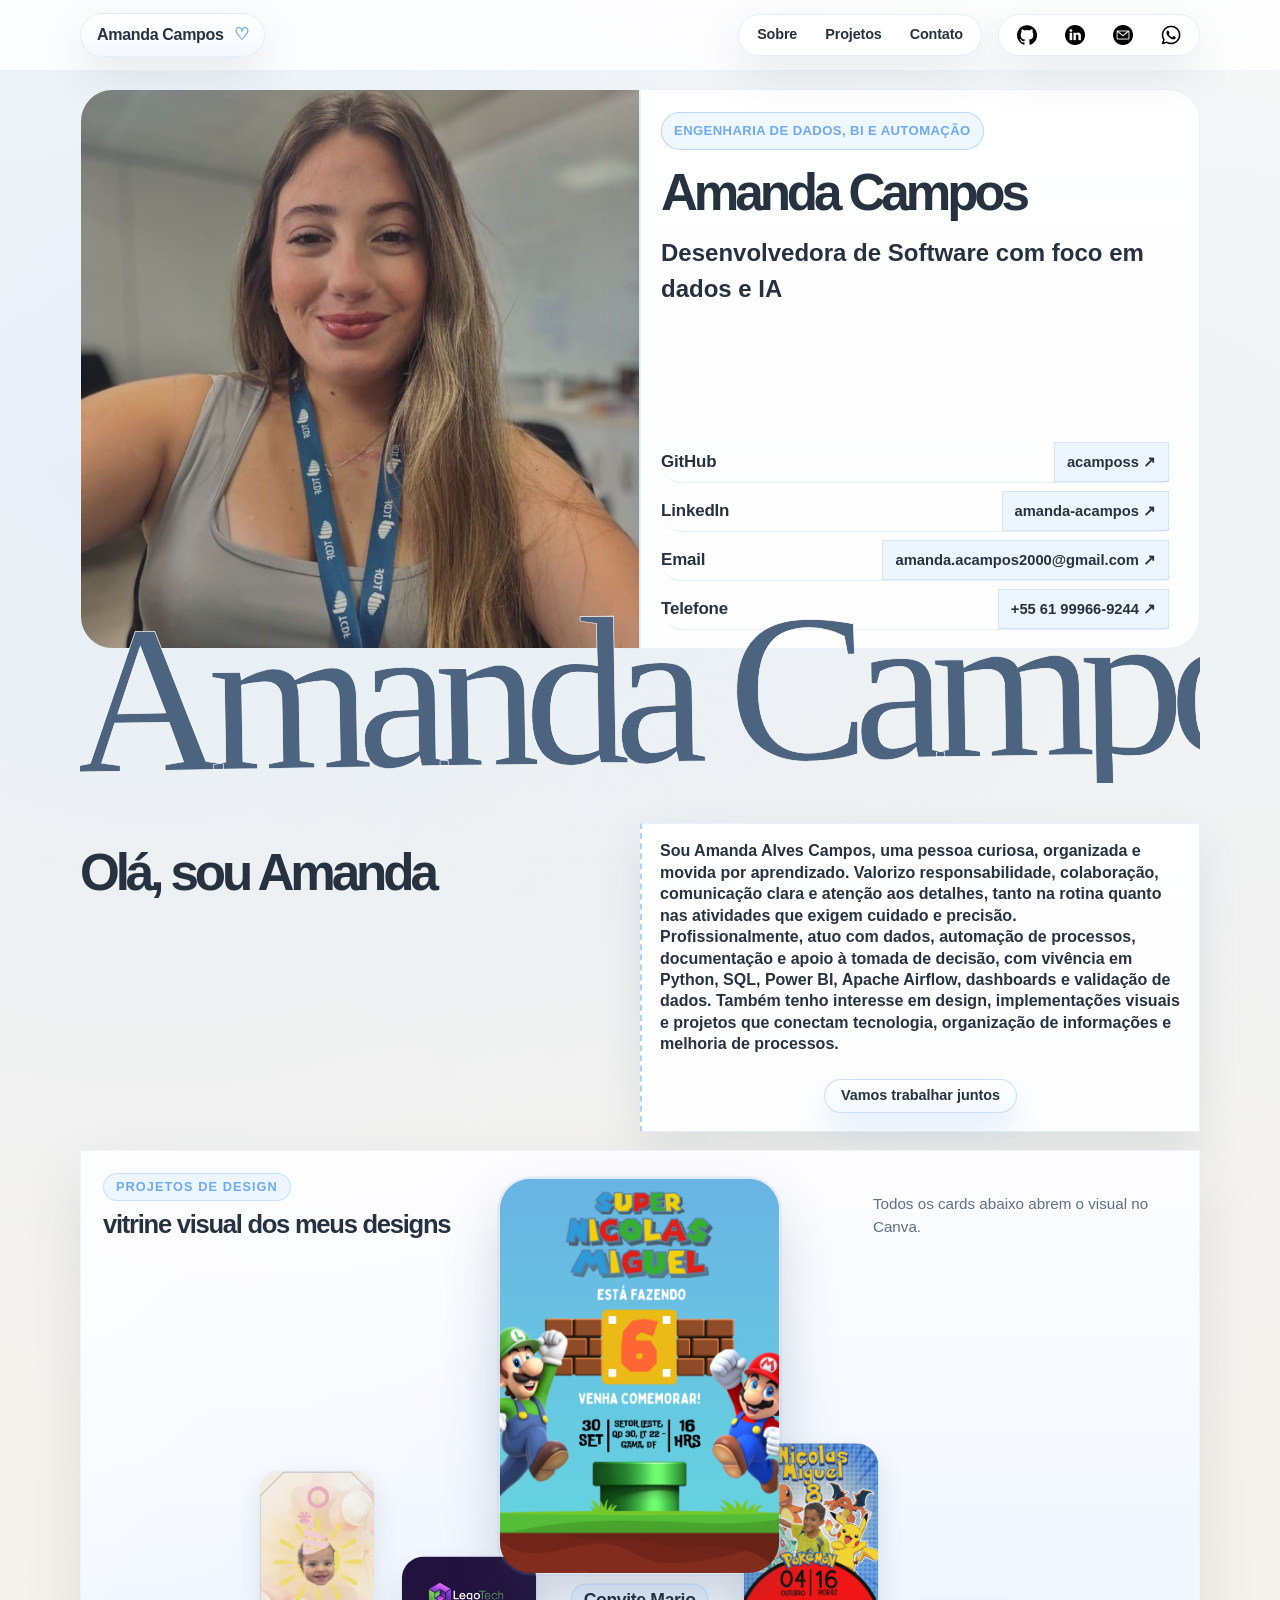
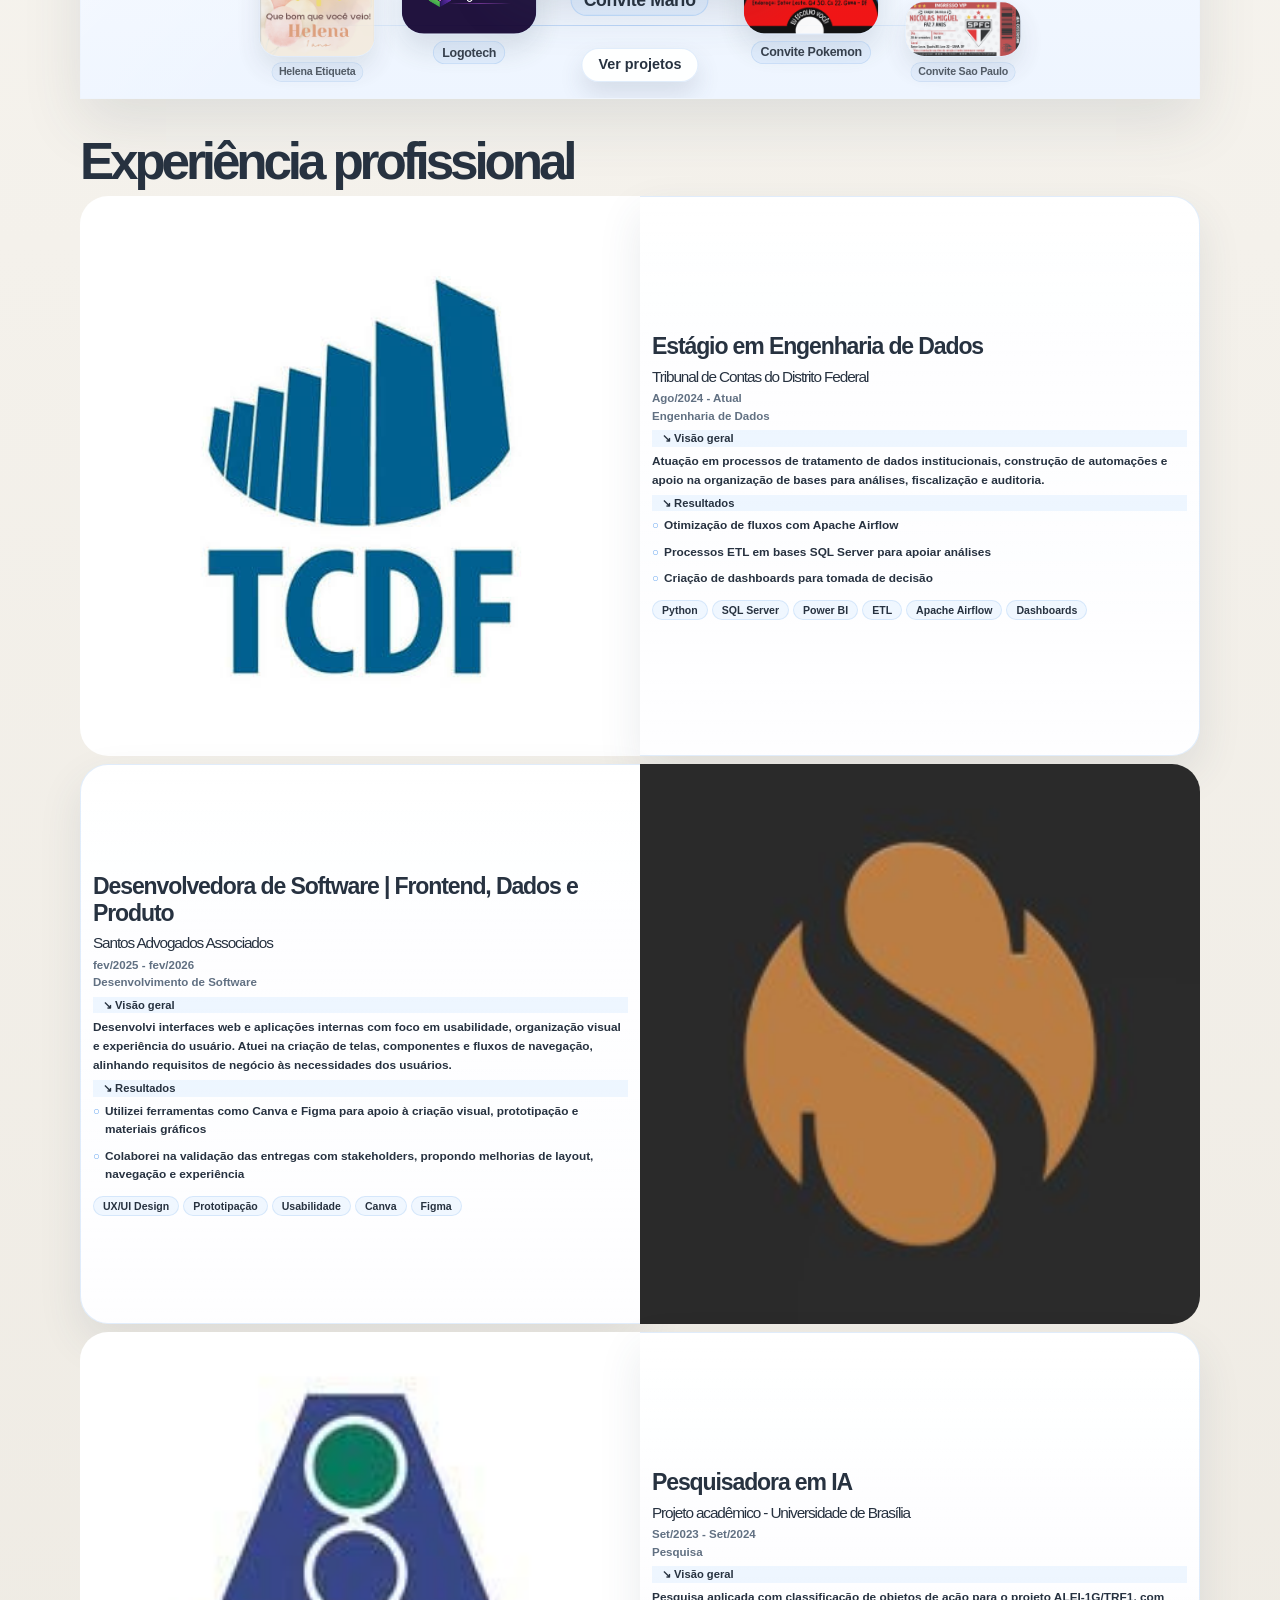
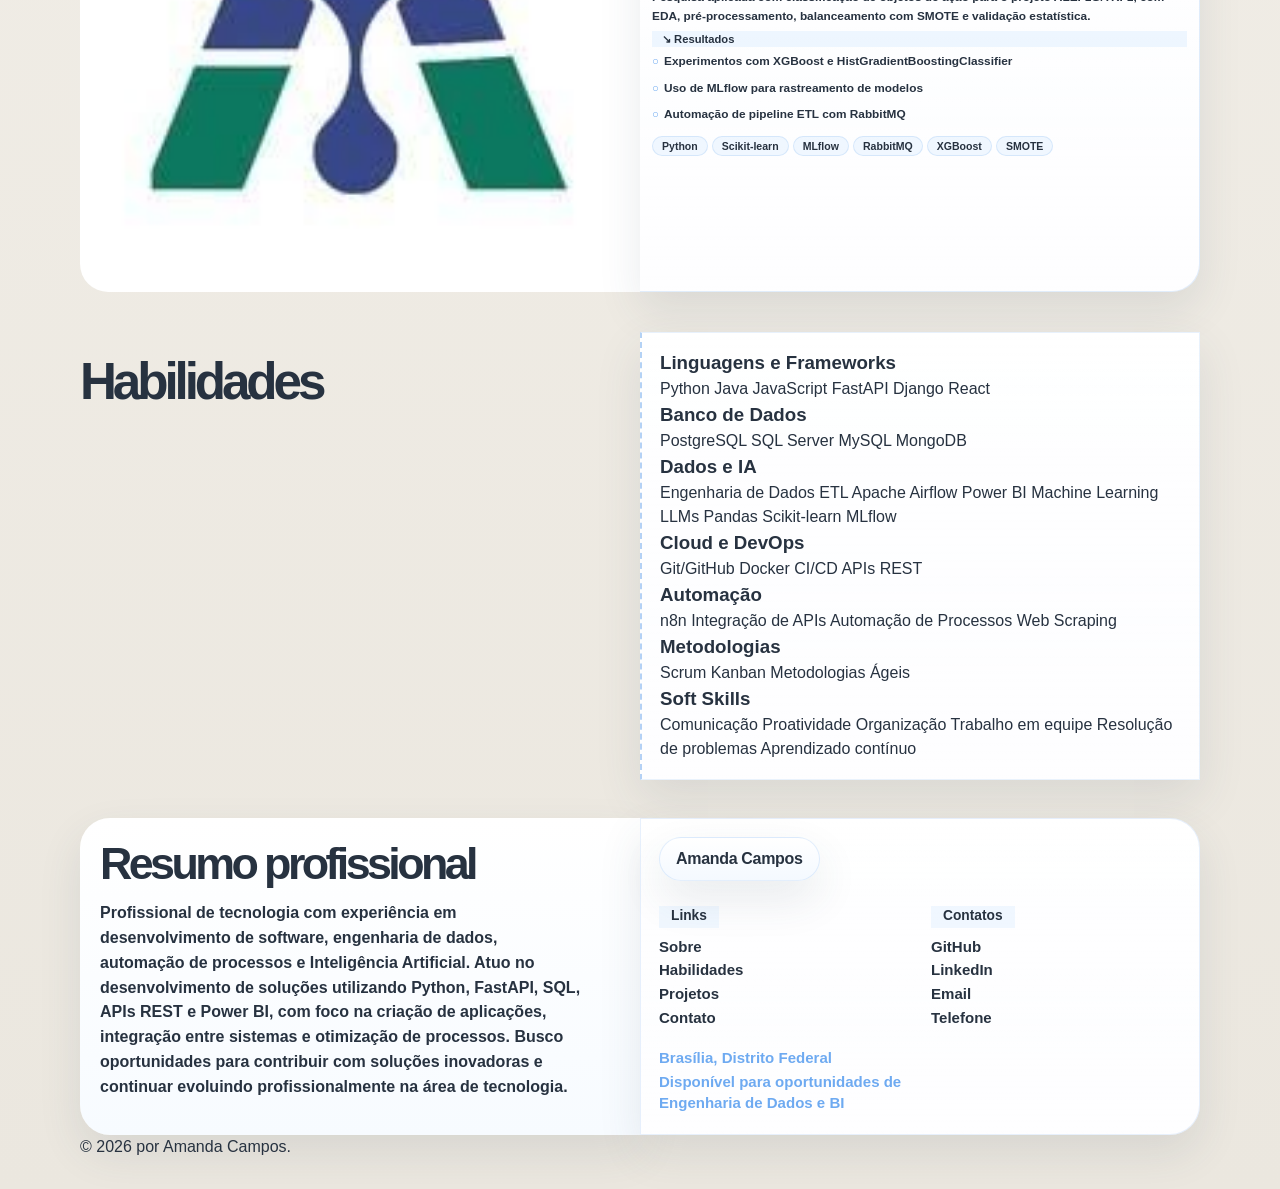
==== commit 21b5ecf9: "adiciona dimensionamento para mobile" ====
--- a/index.html
+++ b/index.html
@@ -7,6 +7,9 @@
   <meta name="description" content="Landing page pessoal com layout editorial, fundo bege claro e detalhes lilás." />
   <title>Amanda Campos</title>
   <link rel="stylesheet" href="css/style.css?v=20260701-1" />
+  <link rel="icon" href="assets/icons/favicon-heart.svg" type="image/svg+xml" />
+  <link rel="apple-touch-icon" href="assets/icons/favicon-heart.svg" />
+  <meta name="theme-color" content="#2F80ED" />
 </head>
 
 <body>
@@ -261,24 +264,86 @@
         </div>
 
         <div class="about-right card-surface">
-          <div class="pill-row">
-            <span>Python</span>
-            <span>FastAPI</span>
-            <span>SQL Server</span>
-            <span>PostgreSQL</span>
-            <span>Power BI</span>
-            <span>Tableau</span>
-            <span>Apache Airflow</span>
-            <span>Pandas</span>
-            <span>Docker</span>
-            <span>Git</span>
-            <span>GitHub</span>
-          </div>
-
-          <p>
-            Experiência com BI, modelagem dimensional, Data Lake, Data Warehouse,
-            automação de processos e criação de dashboards analíticos.
-          </p>
+
+          <div class="skills-list">
+            <div class="skills-category">
+              <h3>Linguagens e Frameworks</h3>
+              <div class="skill-pills">
+                <span>Python</span>
+                <span>Java</span>
+                <span>JavaScript</span>
+                <span>FastAPI</span>
+                <span>Django</span>
+                <span>React</span>
+              </div>
+            </div>
+
+            <div class="skills-category">
+              <h3>Banco de Dados</h3>
+              <div class="skill-pills">
+                <span>PostgreSQL</span>
+                <span>SQL Server</span>
+                <span>MySQL</span>
+                <span>MongoDB</span>
+              </div>
+            </div>
+
+            <div class="skills-category">
+              <h3>Dados e IA</h3>
+              <div class="skill-pills">
+                <span>Engenharia de Dados</span>
+                <span>ETL</span>
+                <span>Apache Airflow</span>
+                <span>Power BI</span>
+                <span>Machine Learning</span>
+                <span>LLMs</span>
+                <span>Pandas</span>
+                <span>Scikit-learn</span>
+                <span>MLflow</span>
+              </div>
+            </div>
+
+            <div class="skills-category">
+              <h3>Cloud e DevOps</h3>
+              <div class="skill-pills">
+                <span>Git/GitHub</span>
+                <span>Docker</span>
+                <span>CI/CD</span>
+                <span>APIs REST</span>
+              </div>
+            </div>
+
+            <div class="skills-category">
+              <h3>Automação</h3>
+              <div class="skill-pills">
+                <span>n8n</span>
+                <span>Integração de APIs</span>
+                <span>Automação de Processos</span>
+                <span>Web Scraping</span>
+              </div>
+            </div>
+
+            <div class="skills-category">
+              <h3>Metodologias</h3>
+              <div class="skill-pills">
+                <span>Scrum</span>
+                <span>Kanban</span>
+                <span>Metodologias Ágeis</span>
+              </div>
+            </div>
+
+            <div class="skills-category">
+              <h3>Soft Skills</h3>
+              <div class="skill-pills">
+                <span>Comunicação</span>
+                <span>Proatividade</span>
+                <span>Organização</span>
+                <span>Trabalho em equipe</span>
+                <span>Resolução de problemas</span>
+                <span>Aprendizado contínuo</span>
+              </div>
+            </div>
+          </div>
         </div>
       </div>
     </section>
@@ -287,12 +352,12 @@
       <div class="contact-grid">
         <div class="contact-form-box">
           <h2>Resumo profissional</h2>
-
           <p>
-            Profissional de dados com experiência prática em pipelines ETL, orquestração
-            com Apache Airflow, SQL Server, qualidade de dados e dashboards analíticos.
-            Atuação em automação, validação e estruturação de bases para apoio à tomada
-            de decisão, fiscalização, auditoria e projetos de IA.
+            Profissional de tecnologia com experiência em desenvolvimento de software, engenharia de dados,
+            automação de processos e Inteligência Artificial. Atuo no desenvolvimento de soluções utilizando
+            Python, FastAPI, SQL, APIs REST e Power BI, com foco na criação de aplicações, integração entre
+            sistemas e otimização de processos. Busco oportunidades para contribuir com soluções inovadoras e
+            continuar evoluindo profissionalmente na área de tecnologia.
           </p>
         </div>
 
@@ -326,19 +391,17 @@
 
           <div class="footer-bottom">
             <div>
-              <h4>Jurídico</h4>
               <ul>
                 <li><a href="#">Brasília, Distrito Federal</a></li>
-                <li><a href="#">Disponível para oportunidades</a></li>
-                <li><a href="#">Engenharia de Dados e BI</a></li>
+                <li><a href="#">Disponível para oportunidades de Engenharia de Dados e BI</a></li>
               </ul>
             </div>
-
-            <p>© 2026 por Amanda Campos.<br />Desenvolvido em HTML, CSS e JS puro</p>
-          </div>
-        </div>
-      </div>
+          </div>
+        </div>
+      </div>
+      <p>© 2026 por Amanda Campos.</p>
     </footer>
+
   </main>
 
   <script src="js/script.js?v=20260624-2"></script>
--- a/css/style.css
+++ b/css/style.css
@@ -1069,6 +1069,45 @@
     padding-top: 0;
   }
 
+  /* Centralizar projetos e garantir margem automática */
+  .feature-carousel {
+    justify-content: center;
+    padding-inline: 12px;
+  }
+
+  .carousel-card {
+    margin: 0 auto;
+  }
+
+  .carousel-card-center {
+    margin: 0 auto;
+  }
+
+  /* Forçar centralização das imagens dentro dos cards no mobile */
+  .feature-carousel .carousel-card {
+    width: 100% !important;
+    max-width: 320px !important;
+    display: flex !important;
+    justify-content: center !important;
+    align-items: center !important;
+    margin: 0 auto !important;
+    padding-inline: 0 !important;
+  }
+
+  .feature-carousel .carousel-card img {
+    margin: 0 auto !important;
+    display: block !important;
+    width: auto !important;
+    max-width: 88% !important;
+    height: auto !important;
+  }
+
+  .feature-carousel .carousel-card span {
+    display: block;
+    text-align: center;
+    margin: 8px auto 0;
+  }
+
   .carousel-card {
     width: min(100%, 320px);
   }
@@ -1136,8 +1175,83 @@
     padding: 14px;
   }
 
+  /* Ajuste da assinatura (nome) para mobile: legível e não sobrepor conteúdo */
   .signature {
-    font-size: clamp(2.6rem, 15vw, 4rem);
-    margin-top: -8px;
+    font-size: clamp(1.6rem, 8vw, 2.6rem);
+    transform: none;
+    opacity: 0.12;
+    margin: 10px auto 0;
+    display: block;
+    text-align: center;
+    -webkit-text-stroke: 0.4px #ffffff;
+  }
+
+  /* Remover imagens das experiências e manter apenas o conteúdo do card */
+  .project-media {
+    display: none;
+  }
+
+  .project-copy {
+    border: 1px solid var(--border-soft);
+    border-radius: 18px;
+    padding: 16px;
+  }
+
+  /* Rodapé: colocar Links e Contatos lado a lado; Juridico + autoria centralizados abaixo */
+  .footer-columns {
+    grid-template-columns: repeat(2, minmax(0, 1fr));
+    gap: 12px;
+  }
+
+  .footer-bottom {
+    grid-template-columns: 1fr;
+    text-align: center;
+    gap: 8px;
+    align-items: center;
+  }
+
+  .footer-bottom p {
+    justify-self: center;
+    text-align: center;
+  }
+
+  /* Remover título 'Jurídico' caso exista e simplificar rodapé no mobile */
+  .footer-bottom h4,
+  .footer-info h4[aria-hidden] {
+    display: none !important;
+  }
+
+  /* Centralizar o brand no rodapé */
+  .footer-brand {
+    margin: 0 auto 12px !important;
+    display: block;
+    text-align: center;
+  }
+
+  /* Topbar: marca à esquerda, menu central, ícones à direita (mobile) */
+  .topbar-inner {
+    grid-template-columns: auto 1fr auto !important;
+    align-items: center;
+    gap: 8px;
+    padding: 8px 6px;
+  }
+
+  .brand-pill {
+    justify-self: start;
+  }
+
+  .top-links {
+    justify-self: center;
+    display: flex;
+    gap: 8px;
+  }
+
+  .social-links {
+    justify-self: end;
+  }
+
+  /* Remover a assinatura grande/decorativa que sobrepõe no mobile */
+  .signature {
+    display: none !important;
   }
 }
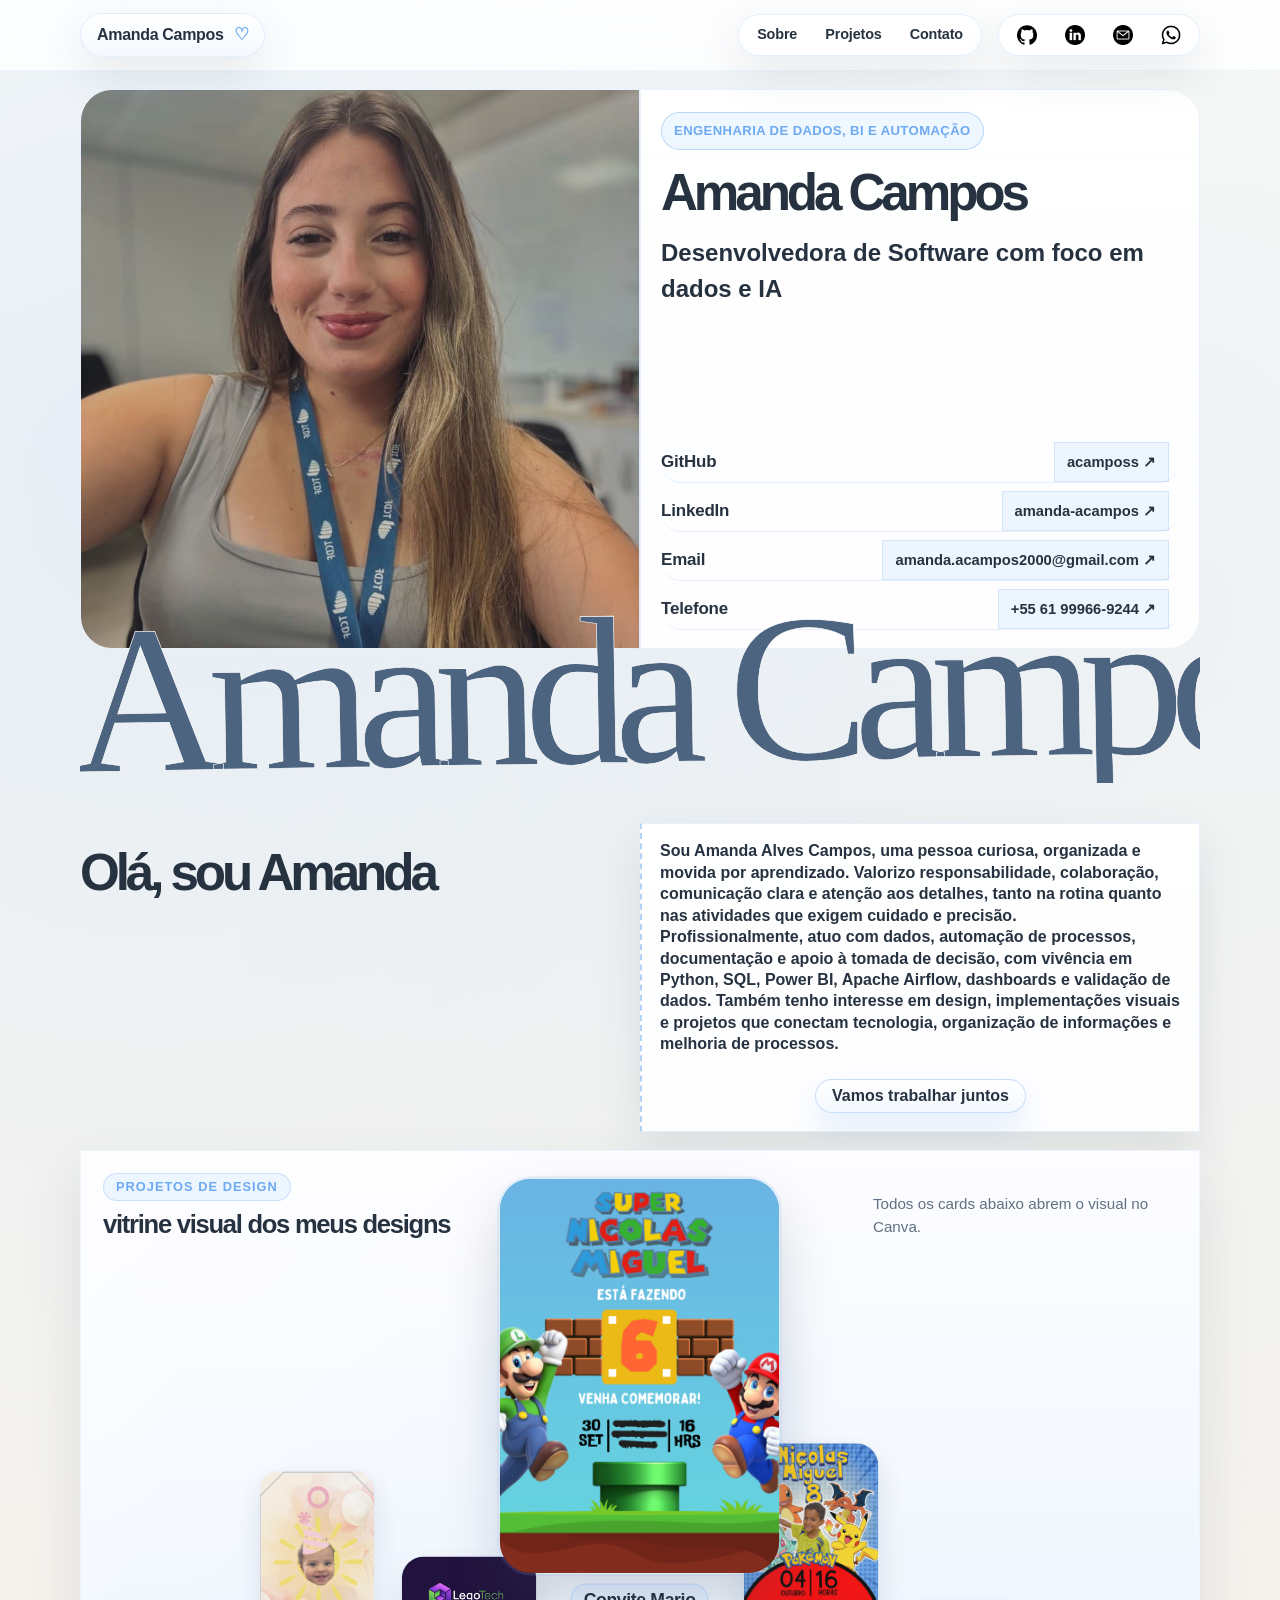
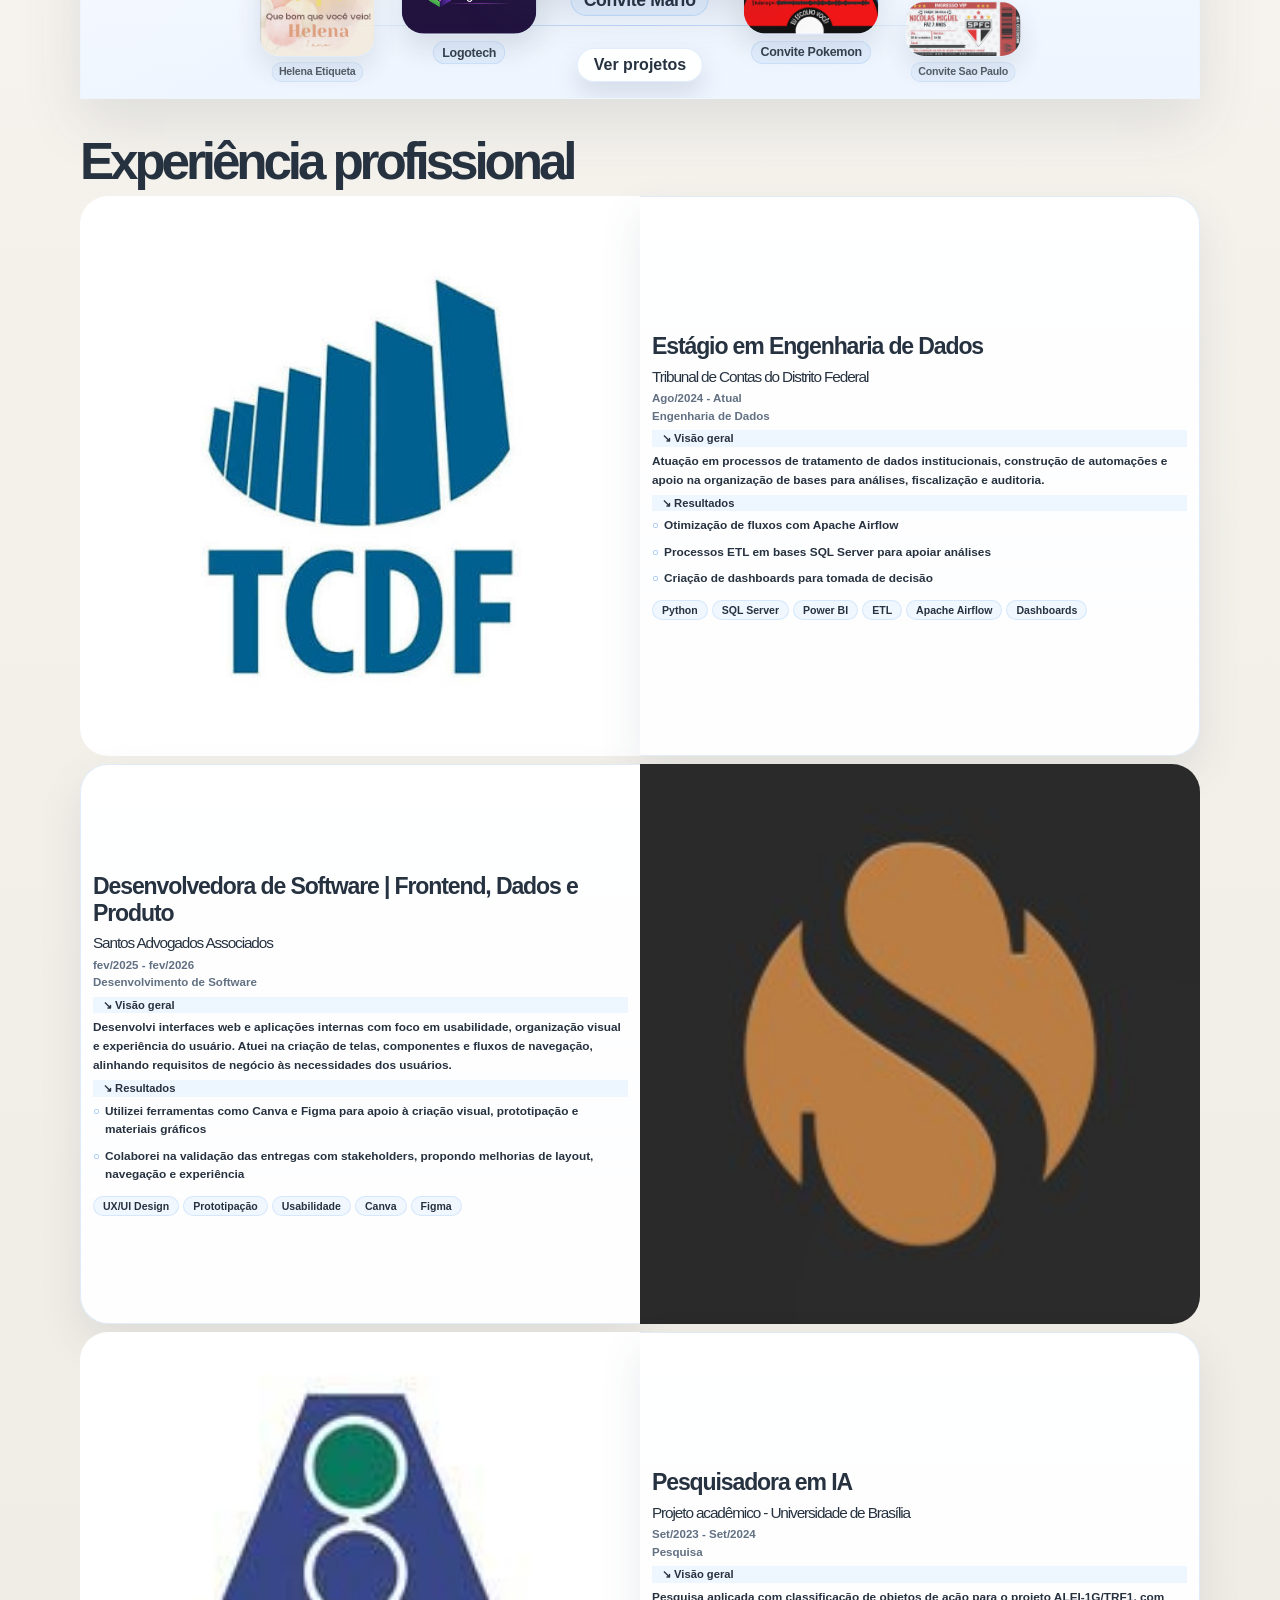
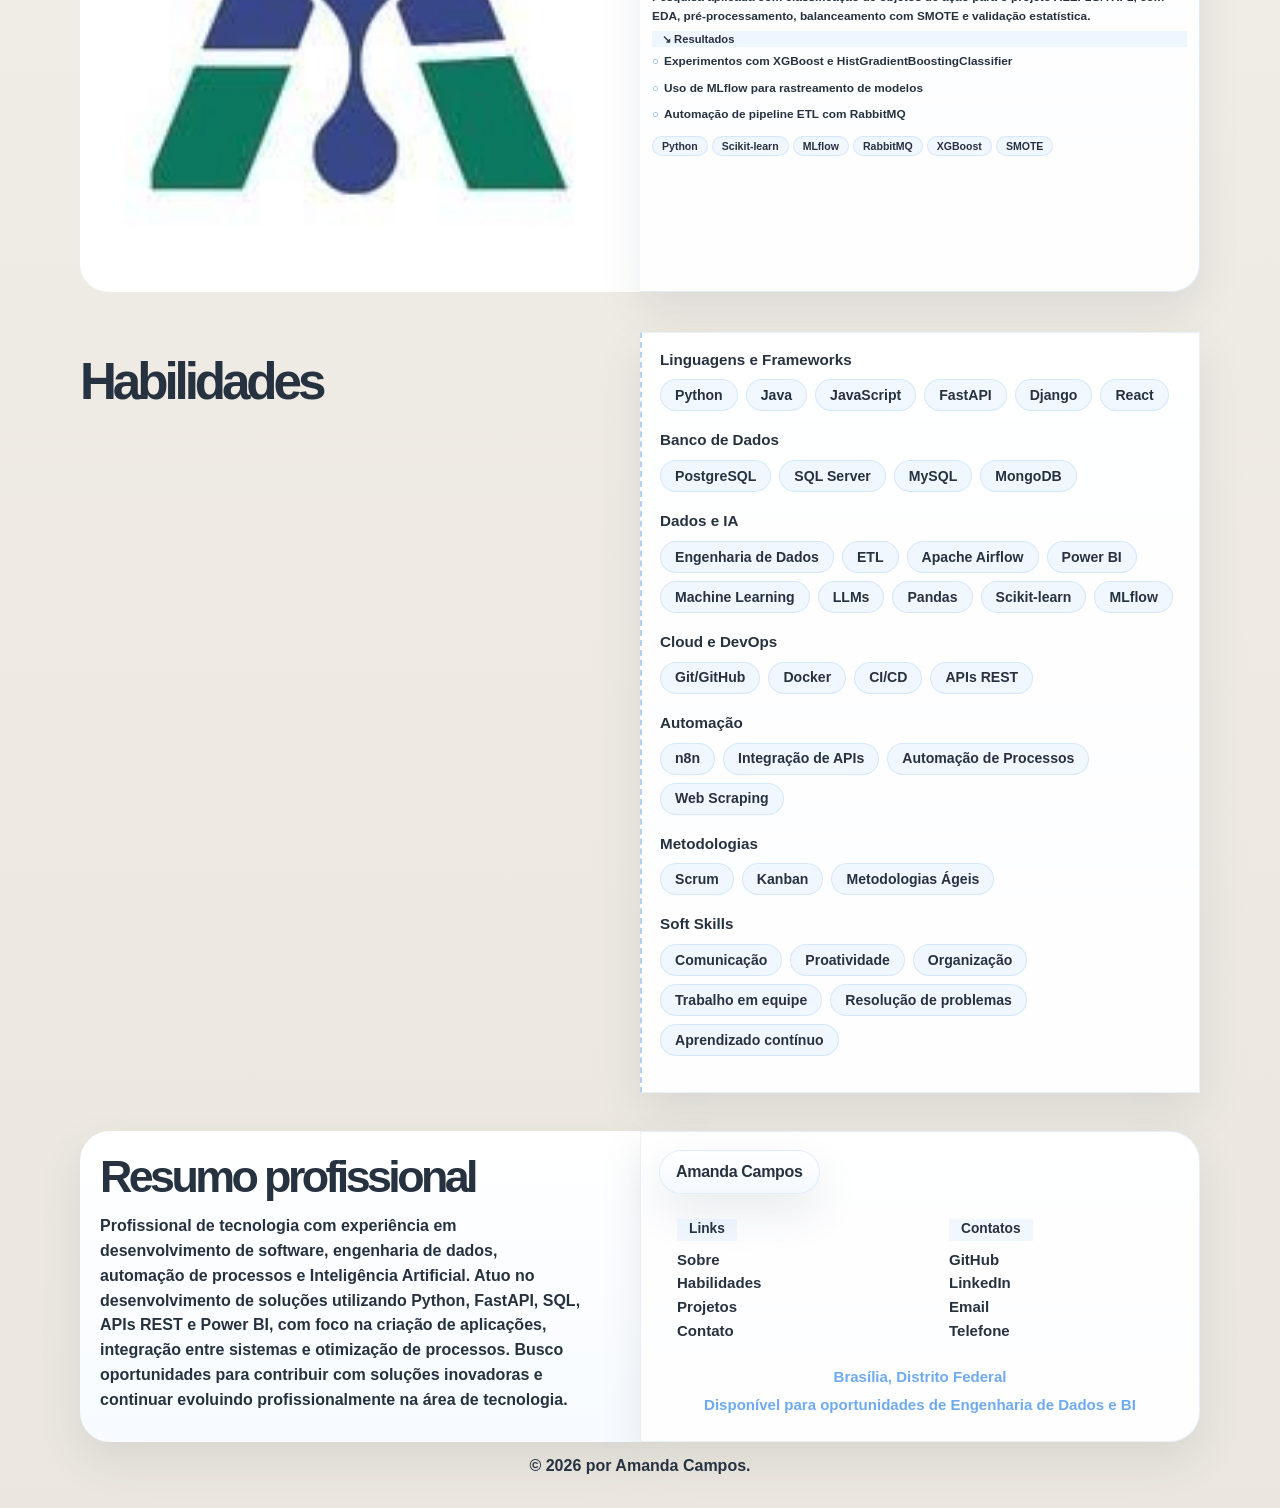
==== commit da477bc1: "adiciona refatoração de codigo" ====
--- a/index.html
+++ b/index.html
@@ -89,7 +89,6 @@
         </div>
 
         <div class="about-right card-surface">
-
           <p>
             Sou Amanda Alves Campos, uma pessoa curiosa, organizada e movida por aprendizado.
             Valorizo responsabilidade, colaboração, comunicação clara e atenção aos detalhes,
--- a/css/style.css
+++ b/css/style.css
@@ -121,6 +121,16 @@
   border-radius: var(--radius-pill);
 }
 
+/* Ícones */
+.social-links img,
+.top-links img {
+  width: 20px !important;
+  height: 20px !important;
+  max-width: 20px !important;
+  display: block;
+  object-fit: contain;
+}
+
 .brand-pill {
   display: inline-flex;
   align-items: center;
@@ -168,7 +178,6 @@
   white-space: nowrap;
 }
 
-/* Ajuste de tamanho para ícones nas barras de links */
 .social-links img,
 .top-links img {
   width: 20px !important;
@@ -368,14 +377,58 @@
   border-left: 2px dashed rgba(120, 174, 238, 0.55);
 }
 
-.pill-row {
+.pill-row,
+.skill-pills {
   display: flex;
   flex-wrap: wrap;
   gap: 8px;
+}
+
+.pill-row {
   margin-bottom: 20px;
 }
 
-.pill-row span,
+.skills-category {
+  margin-bottom: 18px;
+}
+
+.skills-category h3 {
+  font-size: 0.95rem;
+  font-weight: 800;
+  color: var(--text);
+  margin: 0 0 8px 0;
+  padding: 0;
+}
+
+.skill-pills {
+  margin-bottom: 12px;
+}
+
+/* Pills */
+.skill-pills span,
+.pill-row span {
+  display: inline-flex;
+  align-items: center;
+  justify-content: center;
+  padding: 0 14px;
+  border: 1px solid rgba(120, 174, 238, 0.22);
+  background: rgba(158, 203, 255, 0.14);
+  color: var(--text);
+  font-weight: 700;
+  border-radius: var(--radius-pill);
+  white-space: nowrap;
+}
+
+.skill-pills span {
+  min-height: 32px;
+  font-size: 0.88rem;
+}
+
+.pill-row span {
+  min-height: 34px;
+  font-size: 0.9rem;
+}
+
 .cta-pill,
 .stage-cta {
   display: inline-flex;
@@ -386,8 +439,8 @@
   border: 1px solid rgba(120, 174, 238, 0.22);
   background: rgba(158, 203, 255, 0.14);
   color: var(--text);
-  font-size: 0.9rem;
   font-weight: 700;
+  border-radius: var(--radius-pill);
 }
 
 .about-right p {
@@ -399,14 +452,24 @@
 }
 
 .cta-pill {
-  display: flex;
   width: fit-content;
   margin-top: 24px;
   align-self: center;
   border: 1px solid rgba(120, 174, 238, 0.38);
   background: linear-gradient(180deg, #ffffff, #f4f9ff);
-  color: var(--text);
   box-shadow: 0 14px 30px rgba(120, 174, 238, 0.2);
+}
+
+.stage-cta {
+  position: absolute;
+  left: 50%;
+  bottom: 16px;
+  z-index: 2;
+  transform: translateX(-50%);
+  width: fit-content;
+  background: rgba(255, 255, 255, 0.94);
+  border-color: rgba(120, 174, 238, 0.22);
+  box-shadow: 0 12px 24px rgba(55, 72, 92, 0.14);
 }
 
 .feature-stage {
@@ -596,19 +659,6 @@
   background: linear-gradient(90deg, transparent, rgba(120, 174, 238, 0.48), transparent);
 }
 
-.stage-cta {
-  position: absolute;
-  left: 50%;
-  bottom: 16px;
-  z-index: 2;
-  transform: translateX(-50%);
-  width: fit-content;
-  background: rgba(255, 255, 255, 0.94);
-  color: var(--text);
-  border-color: rgba(120, 174, 238, 0.22);
-  box-shadow: 0 12px 24px rgba(55, 72, 92, 0.14);
-}
-
 .projects {
   padding: 18px 0 22px;
 }
@@ -862,11 +912,23 @@
   width: fit-content;
 }
 
-.footer-columns,
-.footer-bottom {
+/* Footer */
+.footer-columns {
   display: grid;
   grid-template-columns: repeat(2, minmax(0, 1fr));
   gap: 22px;
+}
+
+.footer-columns > div {
+  padding-left: 18px;
+}
+
+.footer-bottom {
+  display: flex;
+  flex-direction: column;
+  align-items: center;
+  gap: 8px;
+  margin-top: 18px;
 }
 
 .footer-columns h4,
@@ -897,14 +959,9 @@
   gap: 2px;
 }
 
-.footer-bottom {
-  margin-top: 18px;
-  align-items: end;
-}
-
 .footer-bottom p {
-  justify-self: end;
-  text-align: left;
+  text-align: center;
+  margin: 0;
 }
 
 .footer-info a:hover,
@@ -912,17 +969,67 @@
   color: var(--lilac-strong);
 }
 
+.footer-bottom > div {
+  display: flex;
+  justify-content: center;
+  width: 100%;
+}
+
+.footer-bottom > div ul {
+  display: inline-block;
+  margin: 0;
+  padding: 0;
+  text-align: center;
+}
+
+.footer-bottom > div ul li {
+  margin: 6px 0;
+}
+
+footer.contact > p {
+  text-align: center;
+  font-weight: 800;
+  margin: 12px 0 0;
+  color: var(--text);
+}
+
 @media (max-width: 960px) {
   .topbar-inner {
     grid-template-columns: 1fr;
-    justify-items: start;
-    padding: 12px 0;
-  }
-
-  .top-links,
+    gap: 8px;
+    padding: 10px 0;
+  }
+
+  .brand-pill {
+    display: flex;
+    gap: 6px;
+  }
+
+  .top-links {
+    grid-column: 1;
+    justify-self: center;
+    gap: 12px;
+  }
+
+  .top-links a {
+    padding: 0 10px;
+    font-size: 0.85rem;
+  }
+
   .social-links {
-    justify-self: start;
-    flex-wrap: wrap;
+    grid-column: 1;
+    justify-self: center;
+    gap: 8px;
+  }
+
+  .social-links a {
+    min-height: 40px;
+    padding: 6px;
+  }
+
+  .social-links img {
+    width: 18px !important;
+    height: 18px !important;
   }
 
   .hero-grid,
@@ -1062,54 +1169,48 @@
   }
 
   .feature-carousel {
-    min-height: 320px;
+    min-height: 420px;
     flex-direction: column;
     align-items: center;
-    gap: 14px;
-    padding-top: 0;
-  }
-
-  /* Centralizar projetos e garantir margem automática */
-  .feature-carousel {
-    justify-content: center;
-    padding-inline: 12px;
+    gap: 0;
+    padding: 0 12px 60px;
+    justify-content: flex-start;
+    overflow-x: hidden;
   }
 
   .carousel-card {
-    margin: 0 auto;
-  }
-
-  .carousel-card-center {
-    margin: 0 auto;
-  }
-
-  /* Forçar centralização das imagens dentro dos cards no mobile */
-  .feature-carousel .carousel-card {
+    width: 100%;
+    max-width: 280px !important;
+    margin: 0 auto !important;
+    padding: 0 !important;
+    display: flex !important;
+    flex-direction: column;
+    align-items: center;
+    text-align: center;
+    order: 0 !important;
+    transform: none !important;
+    opacity: 1 !important;
+    filter: none !important;
+    z-index: 1 !important;
+  }
+
+  .carousel-card:nth-child(n+2) {
+    display: none !important;
+  }
+
+  .carousel-card img {
     width: 100% !important;
-    max-width: 320px !important;
-    display: flex !important;
-    justify-content: center !important;
-    align-items: center !important;
-    margin: 0 auto !important;
-    padding-inline: 0 !important;
-  }
-
-  .feature-carousel .carousel-card img {
-    margin: 0 auto !important;
+    max-width: 260px !important;
+    height: auto !important;
+    margin: 0 auto 12px !important;
     display: block !important;
-    width: auto !important;
-    max-width: 88% !important;
-    height: auto !important;
-  }
-
-  .feature-carousel .carousel-card span {
+  }
+
+  .carousel-card span {
     display: block;
     text-align: center;
-    margin: 8px auto 0;
-  }
-
-  .carousel-card {
-    width: min(100%, 320px);
+    margin: 0;
+    font-size: 0.95rem;
   }
 
   .carousel-card-left,
@@ -1117,23 +1218,33 @@
   .carousel-card-right,
   .carousel-card-far-left,
   .carousel-card-far-right {
+    order: 0 !important;
+    transform: none !important;
+    opacity: 1 !important;
+    filter: none !important;
+    margin-inline: 0;
+    display: none;
+  }
+
+  .carousel-card-center {
+    display: flex !important;
+  }
+
+  .carousel-card-center img {
+    width: 100% !important;
+    max-width: 260px !important;
+  }
+
+  .stage-cta {
+    position: relative;
+    bottom: auto;
+    left: auto;
     transform: none;
-    margin-inline: 0;
-  }
-
-  .carousel-card-left,
-  .carousel-card-right,
-  .carousel-card-far-left,
-  .carousel-card-far-right {
-    display: none;
-  }
-
-  .carousel-card-center {
-    order: -1;
-  }
-
-  /* Mobile-specific tweaks: espaçamento, tamanhos e alvos de toque */
-  .topbar-inner {
+    width: fit-content;
+    margin: 20px auto 0;
+  }
+
+    .topbar-inner {
     padding: 8px 0;
     gap: 10px;
   }
@@ -1175,8 +1286,7 @@
     padding: 14px;
   }
 
-  /* Ajuste da assinatura (nome) para mobile: legível e não sobrepor conteúdo */
-  .signature {
+    .signature {
     font-size: clamp(1.6rem, 8vw, 2.6rem);
     transform: none;
     opacity: 0.12;
@@ -1186,8 +1296,7 @@
     -webkit-text-stroke: 0.4px #ffffff;
   }
 
-  /* Remover imagens das experiências e manter apenas o conteúdo do card */
-  .project-media {
+    .project-media {
     display: none;
   }
 
@@ -1197,7 +1306,6 @@
     padding: 16px;
   }
 
-  /* Rodapé: colocar Links e Contatos lado a lado; Juridico + autoria centralizados abaixo */
   .footer-columns {
     grid-template-columns: repeat(2, minmax(0, 1fr));
     gap: 12px;
@@ -1215,20 +1323,28 @@
     text-align: center;
   }
 
-  /* Remover título 'Jurídico' caso exista e simplificar rodapé no mobile */
+  .footer-bottom > div ul {
+    display: inline-block;
+    margin: 0 auto;
+    padding: 0;
+    text-align: left;
+  }
+
+  .footer-bottom > div ul li {
+    margin: 6px 0;
+  }
+
   .footer-bottom h4,
   .footer-info h4[aria-hidden] {
     display: none !important;
   }
 
-  /* Centralizar o brand no rodapé */
   .footer-brand {
     margin: 0 auto 12px !important;
     display: block;
     text-align: center;
   }
 
-  /* Topbar: marca à esquerda, menu central, ícones à direita (mobile) */
   .topbar-inner {
     grid-template-columns: auto 1fr auto !important;
     align-items: center;
@@ -1250,8 +1366,8 @@
     justify-self: end;
   }
 
-  /* Remover a assinatura grande/decorativa que sobrepõe no mobile */
   .signature {
     display: none !important;
   }
+}
 }
